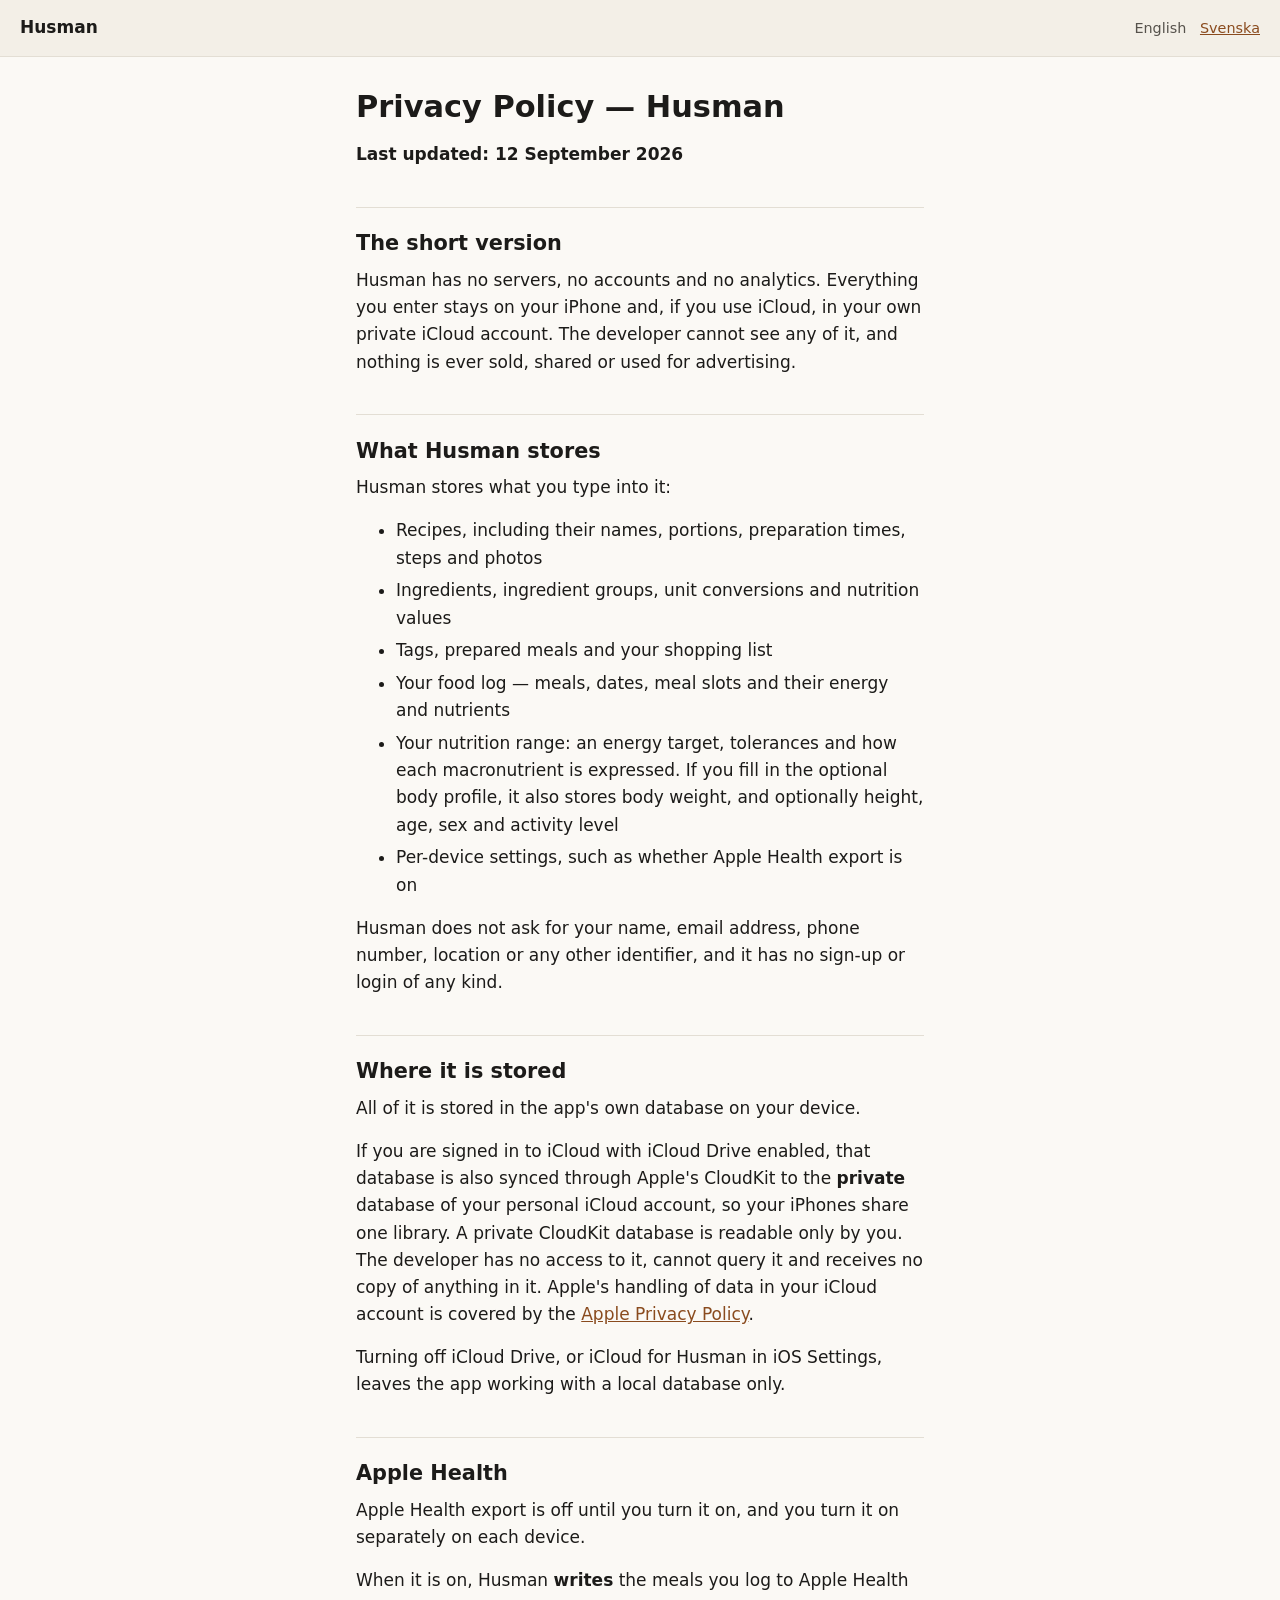
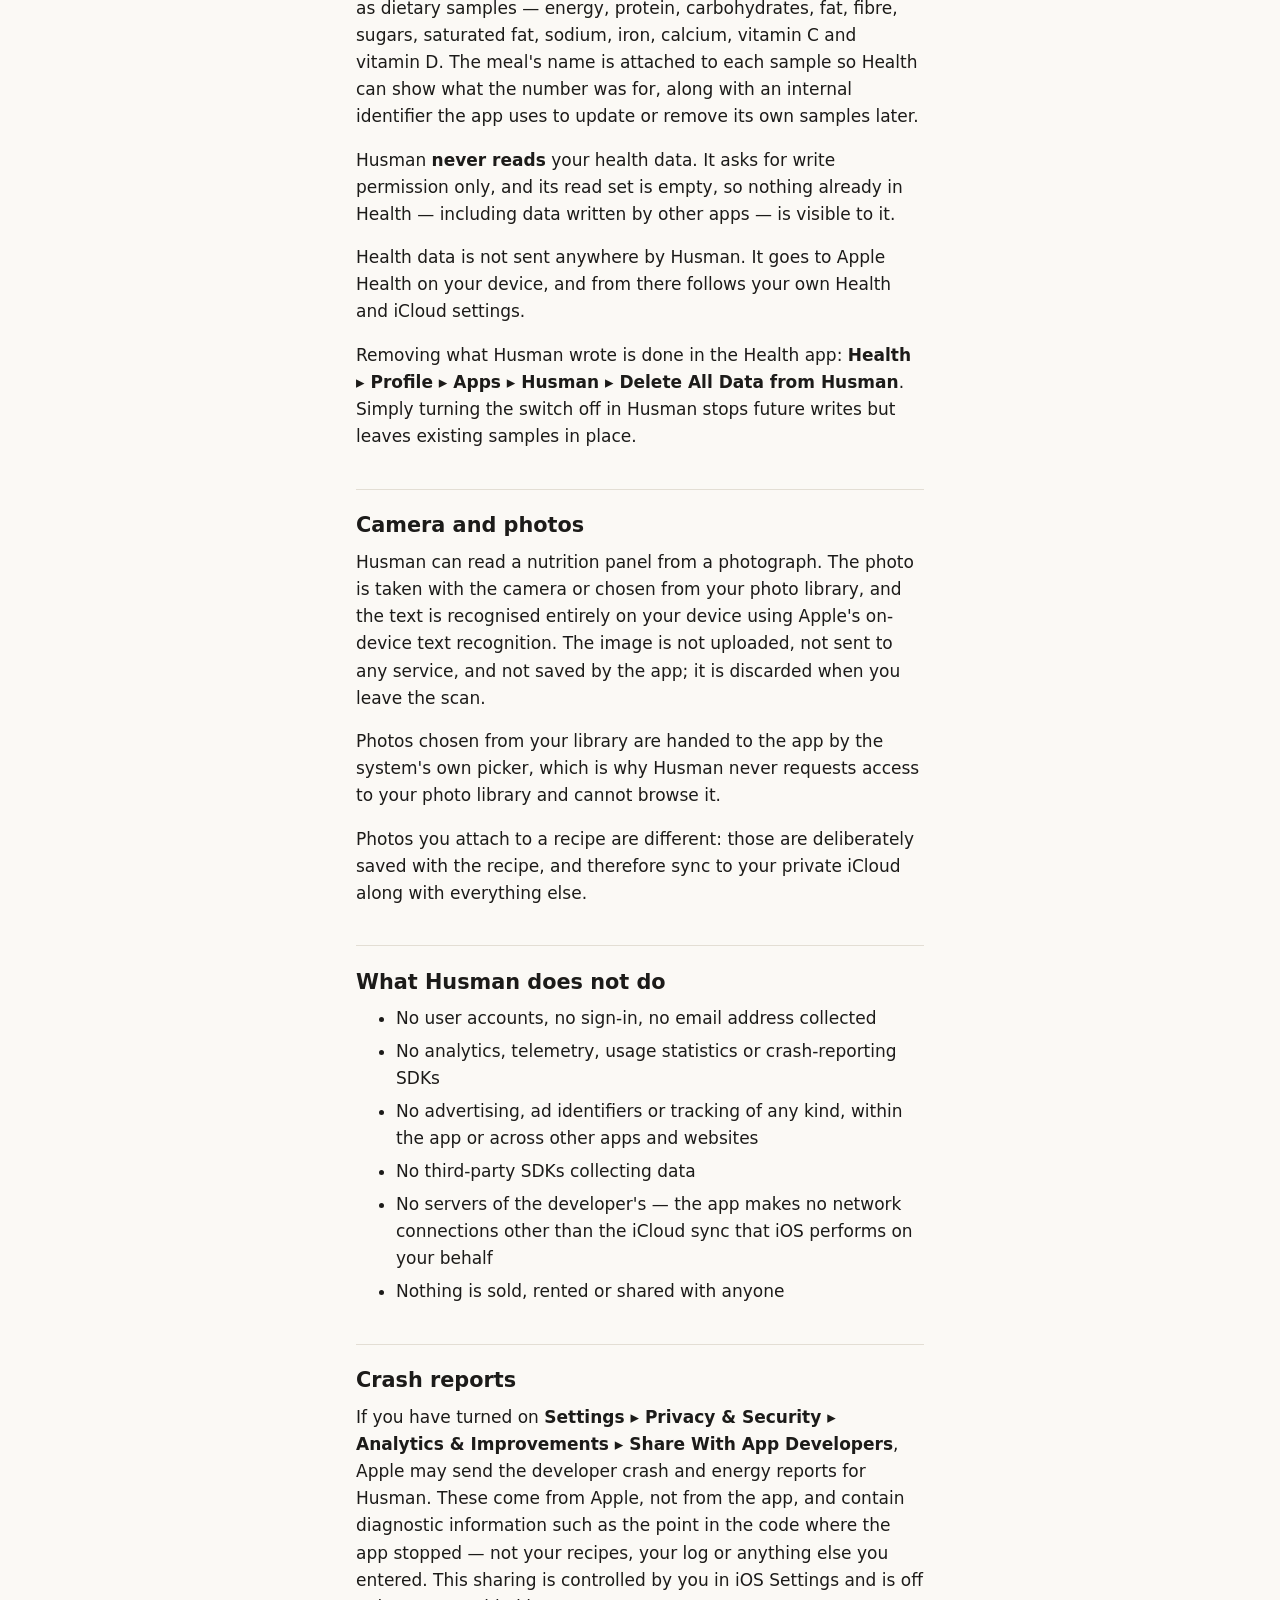
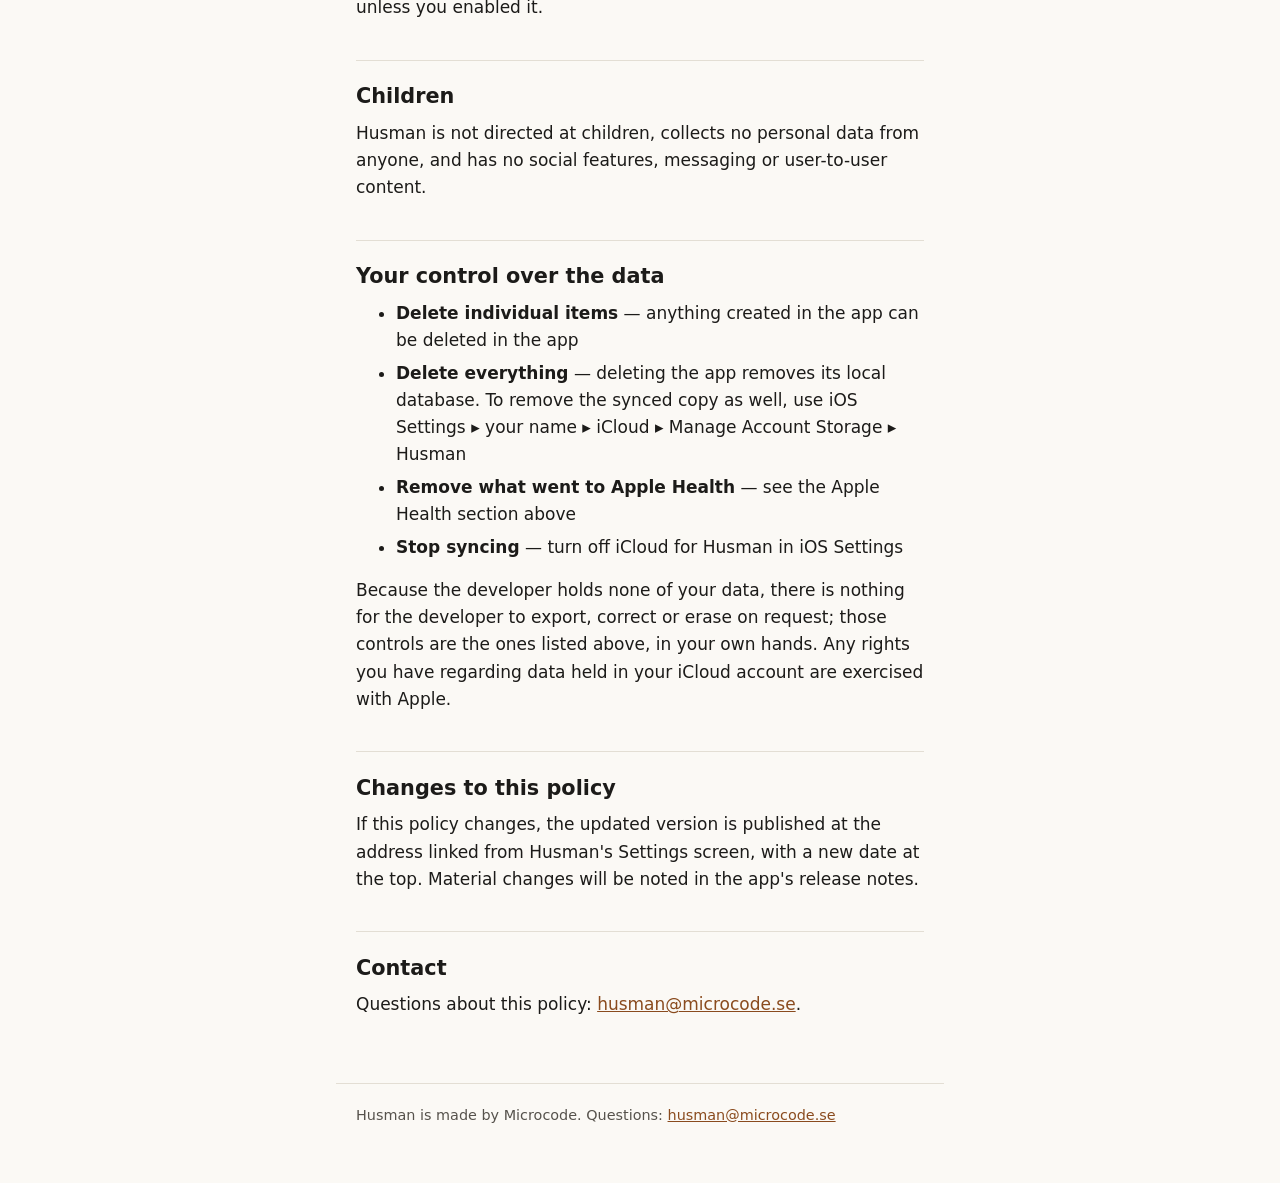
==== privacy/index.html @ d9d56436 "Publish site from microcode/husman@7ea2052ef748e9097bc0a16c43d0781ab900f81c" ====
<!DOCTYPE html>
<html lang="en">
  <head>
    <meta charset="utf-8">
    <meta name="viewport" content="width=device-width, initial-scale=1">
    <title>Privacy Policy — Husman</title>
    <meta name="description" content="How Husman handles your data: no servers, no accounts, no analytics.">
    <meta name="color-scheme" content="light dark">
    <link rel="canonical" href="https://husman.microcode.se/privacy/">
    <link rel="alternate" hreflang="en" href="https://husman.microcode.se/privacy/">
    <link rel="alternate" hreflang="x-default" href="https://husman.microcode.se/privacy/">
    <link rel="alternate" hreflang="sv" href="https://husman.microcode.se/sv/privacy/">
    <link rel="stylesheet" href="/assets/style.css">
  </head>
  <body>
    <header class="bar">
      <a class="home" href="/">Husman</a>
      <nav class="languages">
        <span class="current" lang="en">English</span>
        <a href="/sv/privacy/" lang="sv" hreflang="sv">Svenska</a>
      </nav>
    </header>
    <main>
<h1>Privacy Policy — Husman</h1>
<p><strong>Last updated: 12 September 2026</strong></p>
<h2 id="the-short-version">The short version</h2>
<p>Husman has no servers, no accounts and no analytics. Everything you enter stays on your iPhone and, if you use iCloud, in your own private iCloud account. The developer cannot see any of it, and nothing is ever sold, shared or used for advertising.</p>
<h2 id="what-husman-stores">What Husman stores</h2>
<p>Husman stores what you type into it:</p>
<ul>
<li>Recipes, including their names, portions, preparation times, steps and photos</li>
<li>Ingredients, ingredient groups, unit conversions and nutrition values</li>
<li>Tags, prepared meals and your shopping list</li>
<li>Your food log — meals, dates, meal slots and their energy and nutrients</li>
<li>Your nutrition range: an energy target, tolerances and how each macronutrient is expressed. If you fill in the optional body profile, it also stores body weight, and optionally height, age, sex and activity level</li>
<li>Per-device settings, such as whether Apple Health export is on</li>
</ul>
<p>Husman does not ask for your name, email address, phone number, location or any other identifier, and it has no sign-up or login of any kind.</p>
<h2 id="where-it-is-stored">Where it is stored</h2>
<p>All of it is stored in the app's own database on your device.</p>
<p>If you are signed in to iCloud with iCloud Drive enabled, that database is also synced through Apple's CloudKit to the <strong>private</strong> database of your personal iCloud account, so your iPhones share one library. A private CloudKit database is readable only by you. The developer has no access to it, cannot query it and receives no copy of anything in it. Apple's handling of data in your iCloud account is covered by the <a href="https://www.apple.com/legal/privacy/">Apple Privacy Policy</a>.</p>
<p>Turning off iCloud Drive, or iCloud for Husman in iOS Settings, leaves the app working with a local database only.</p>
<h2 id="apple-health">Apple Health</h2>
<p>Apple Health export is off until you turn it on, and you turn it on separately on each device.</p>
<p>When it is on, Husman <strong>writes</strong> the meals you log to Apple Health as dietary samples — energy, protein, carbohydrates, fat, fibre, sugars, saturated fat, sodium, iron, calcium, vitamin C and vitamin D. The meal's name is attached to each sample so Health can show what the number was for, along with an internal identifier the app uses to update or remove its own samples later.</p>
<p>Husman <strong>never reads</strong> your health data. It asks for write permission only, and its read set is empty, so nothing already in Health — including data written by other apps — is visible to it.</p>
<p>Health data is not sent anywhere by Husman. It goes to Apple Health on your device, and from there follows your own Health and iCloud settings.</p>
<p>Removing what Husman wrote is done in the Health app: <strong>Health ▸ Profile ▸ Apps ▸ Husman ▸ Delete All Data from Husman</strong>. Simply turning the switch off in Husman stops future writes but leaves existing samples in place.</p>
<h2 id="camera-and-photos">Camera and photos</h2>
<p>Husman can read a nutrition panel from a photograph. The photo is taken with the camera or chosen from your photo library, and the text is recognised entirely on your device using Apple's on-device text recognition. The image is not uploaded, not sent to any service, and not saved by the app; it is discarded when you leave the scan.</p>
<p>Photos chosen from your library are handed to the app by the system's own picker, which is why Husman never requests access to your photo library and cannot browse it.</p>
<p>Photos you attach to a recipe are different: those are deliberately saved with the recipe, and therefore sync to your private iCloud along with everything else.</p>
<h2 id="what-husman-does-not-do">What Husman does not do</h2>
<ul>
<li>No user accounts, no sign-in, no email address collected</li>
<li>No analytics, telemetry, usage statistics or crash-reporting SDKs</li>
<li>No advertising, ad identifiers or tracking of any kind, within the app or across other apps and websites</li>
<li>No third-party SDKs collecting data</li>
<li>No servers of the developer's — the app makes no network connections other than the iCloud sync that iOS performs on your behalf</li>
<li>Nothing is sold, rented or shared with anyone</li>
</ul>
<h2 id="crash-reports">Crash reports</h2>
<p>If you have turned on <strong>Settings ▸ Privacy &amp; Security ▸ Analytics &amp; Improvements ▸ Share With App Developers</strong>, Apple may send the developer crash and energy reports for Husman. These come from Apple, not from the app, and contain diagnostic information such as the point in the code where the app stopped — not your recipes, your log or anything else you entered. This sharing is controlled by you in iOS Settings and is off unless you enabled it.</p>
<h2 id="children">Children</h2>
<p>Husman is not directed at children, collects no personal data from anyone, and has no social features, messaging or user-to-user content.</p>
<h2 id="your-control-over-the-data">Your control over the data</h2>
<ul>
<li><strong>Delete individual items</strong> — anything created in the app can be deleted in the app</li>
<li><strong>Delete everything</strong> — deleting the app removes its local database. To remove the synced copy as well, use iOS Settings ▸ your name ▸ iCloud ▸ Manage Account Storage ▸ Husman</li>
<li><strong>Remove what went to Apple Health</strong> — see the Apple Health section above</li>
<li><strong>Stop syncing</strong> — turn off iCloud for Husman in iOS Settings</li>
</ul>
<p>Because the developer holds none of your data, there is nothing for the developer to export, correct or erase on request; those controls are the ones listed above, in your own hands. Any rights you have regarding data held in your iCloud account are exercised with Apple.</p>
<h2 id="changes-to-this-policy">Changes to this policy</h2>
<p>If this policy changes, the updated version is published at the address linked from Husman's Settings screen, with a new date at the top. Material changes will be noted in the app's release notes.</p>
<h2 id="contact">Contact</h2>
<p>Questions about this policy: <a href="mailto:husman@microcode.se">husman@microcode.se</a>.</p>
    </main>
    <footer>
      <p>Husman is made by Microcode. Questions: <a href="mailto:husman@microcode.se">husman@microcode.se</a></p>
    </footer>
  </body>
</html>
---- assets/style.css ----
/* One stylesheet for the whole public site. Light and dark come from the
   reader's own setting; nothing here depends on JavaScript. */

:root {
  --ink: #1c1b19;
  --ink-soft: #56524c;
  --paper: #fbf9f5;
  --rule: #e3ded4;
  --link: #8a4b1e;
  --bar: #f3efe7;
}

@media (prefers-color-scheme: dark) {
  :root {
    --ink: #ece8e1;
    --ink-soft: #a9a29a;
    --paper: #1a1917;
    --rule: #33302c;
    --link: #e0a06a;
    --bar: #222120;
  }
}

* {
  box-sizing: border-box;
}

html {
  -webkit-text-size-adjust: 100%;
}

body {
  margin: 0;
  background: var(--paper);
  color: var(--ink);
  font: 17px/1.6 -apple-system, BlinkMacSystemFont, "Segoe UI", system-ui, sans-serif;
}

.bar {
  display: flex;
  flex-wrap: wrap;
  gap: 0.5rem 1rem;
  align-items: baseline;
  justify-content: space-between;
  padding: 0.9rem 1.25rem;
  background: var(--bar);
  border-bottom: 1px solid var(--rule);
}

.home {
  font-weight: 600;
  color: var(--ink);
  text-decoration: none;
}

.languages {
  display: flex;
  gap: 0.85rem;
  font-size: 0.9rem;
}

.languages .current {
  color: var(--ink-soft);
}

main {
  max-width: 38rem;
  margin: 0 auto;
  padding: 2rem 1.25rem 3rem;
}

h1 {
  font-size: 1.9rem;
  line-height: 1.2;
  margin: 0 0 1rem;
}

h2 {
  font-size: 1.3rem;
  line-height: 1.3;
  margin: 2.4rem 0 0.6rem;
  padding-top: 1.4rem;
  border-top: 1px solid var(--rule);
}

h3 {
  font-size: 1.1rem;
  margin: 1.8rem 0 0.5rem;
}

p,
ul {
  margin: 0 0 1rem;
}

li {
  margin-bottom: 0.35rem;
}

.tagline {
  color: var(--ink-soft);
}

a {
  color: var(--link);
}

a:hover {
  text-decoration: none;
}

strong {
  font-weight: 600;
}

footer {
  max-width: 38rem;
  margin: 0 auto;
  padding: 1.25rem 1.25rem 2.5rem;
  border-top: 1px solid var(--rule);
  color: var(--ink-soft);
  font-size: 0.9rem;
}

@media (max-width: 26rem) {
  body {
    font-size: 16px;
  }

  main {
    padding: 1.5rem 1rem 2.5rem;
  }
}
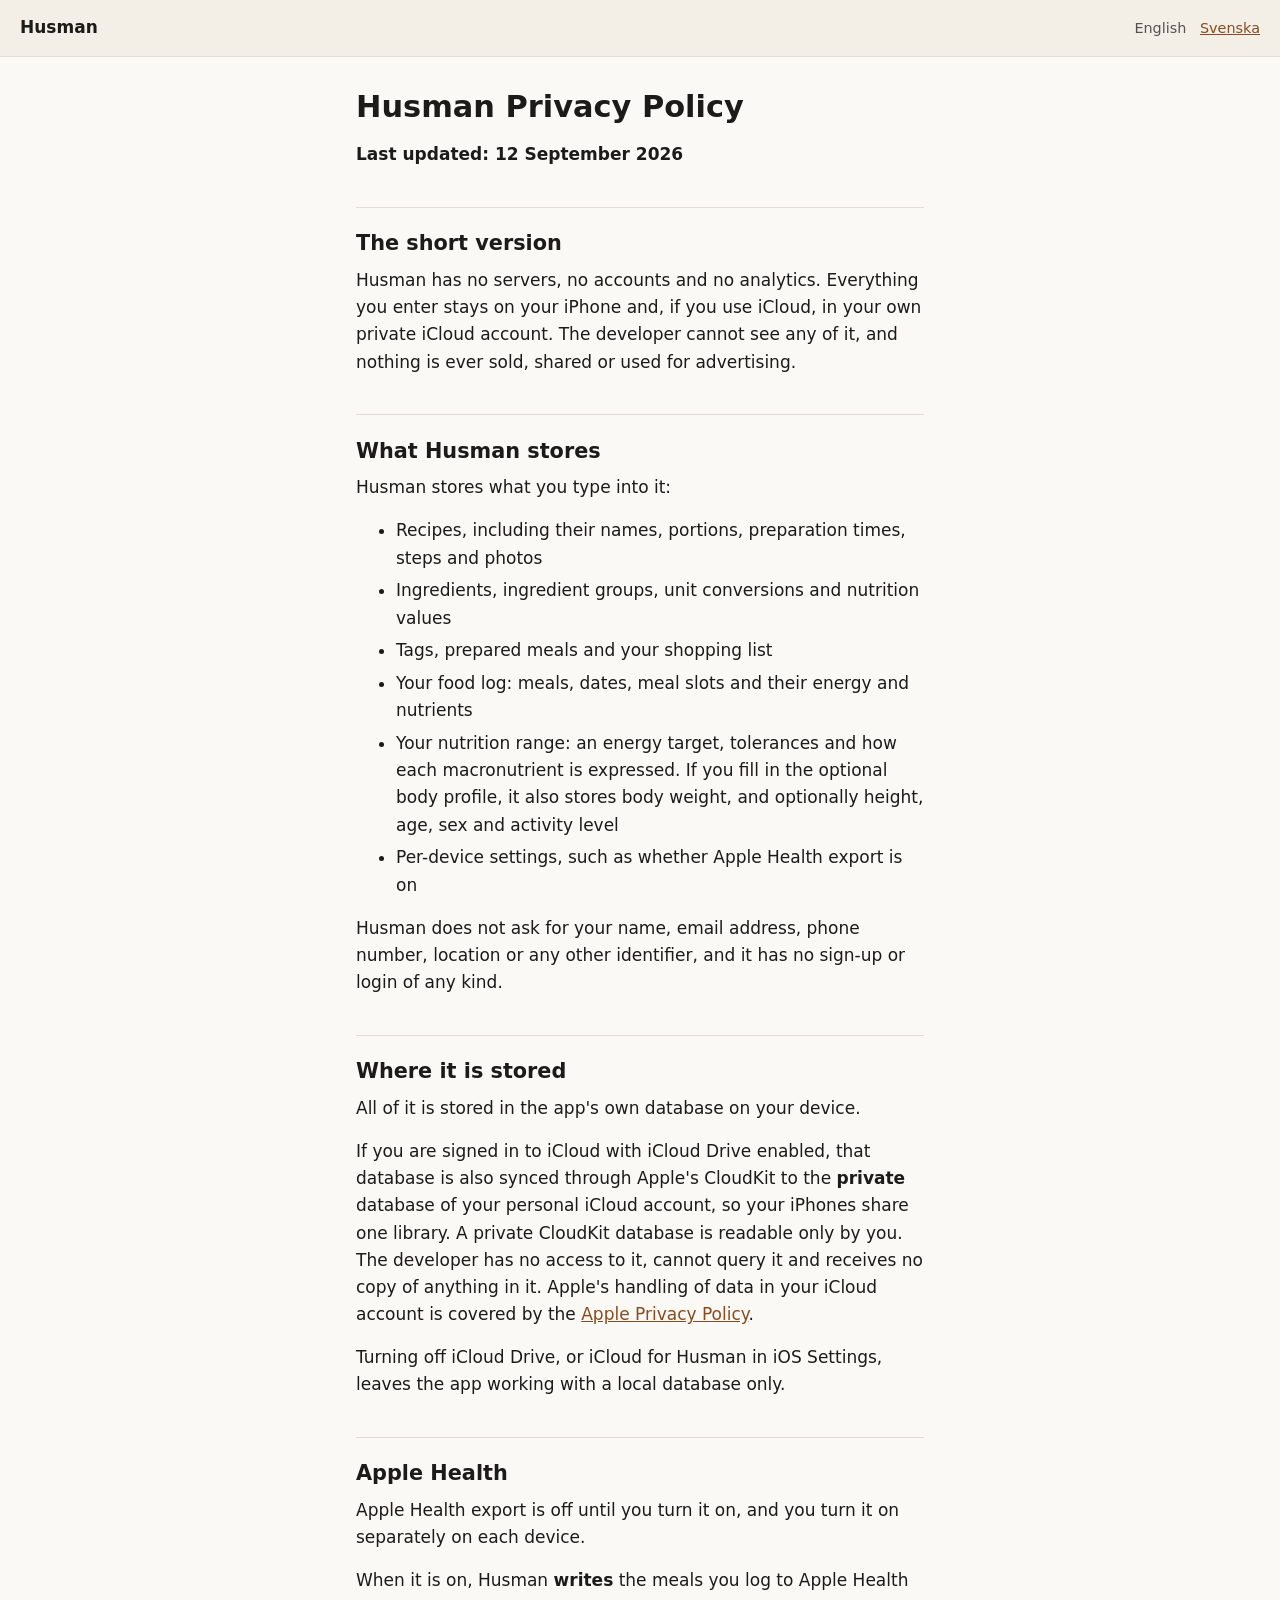
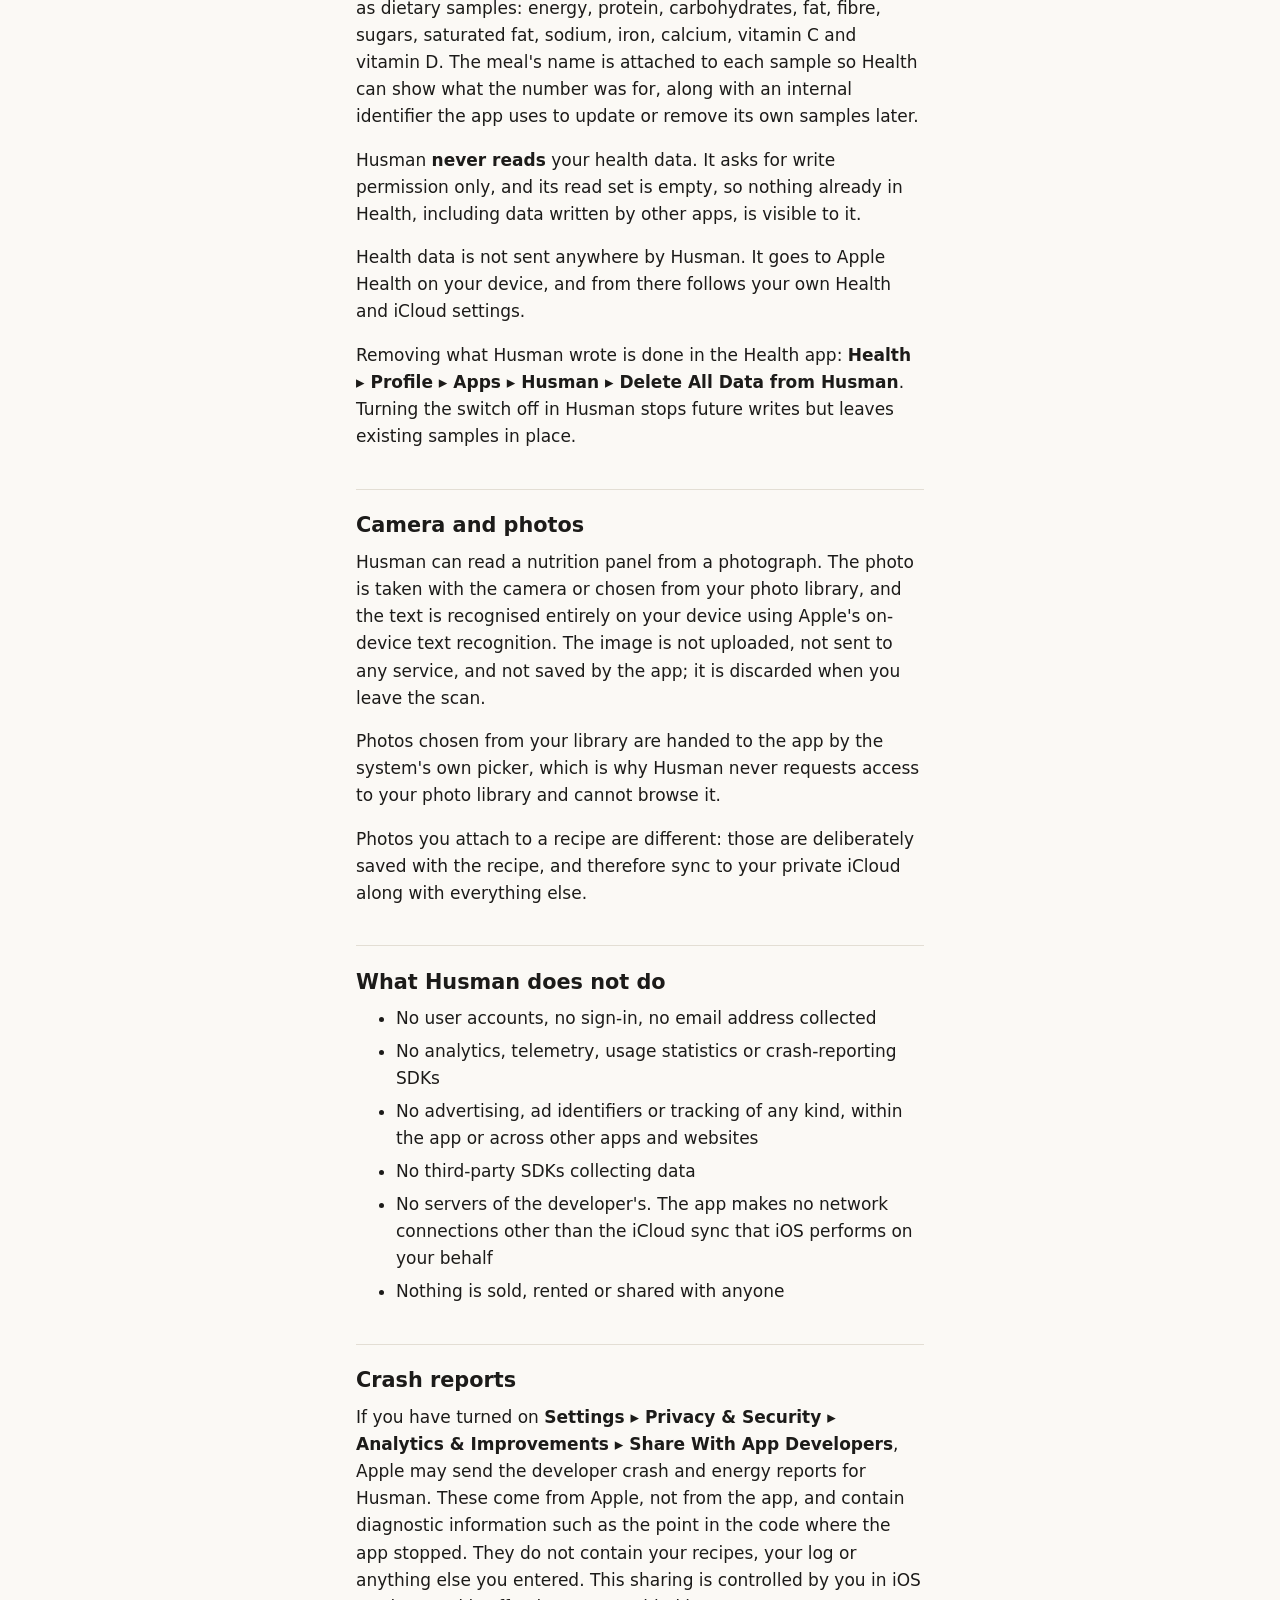
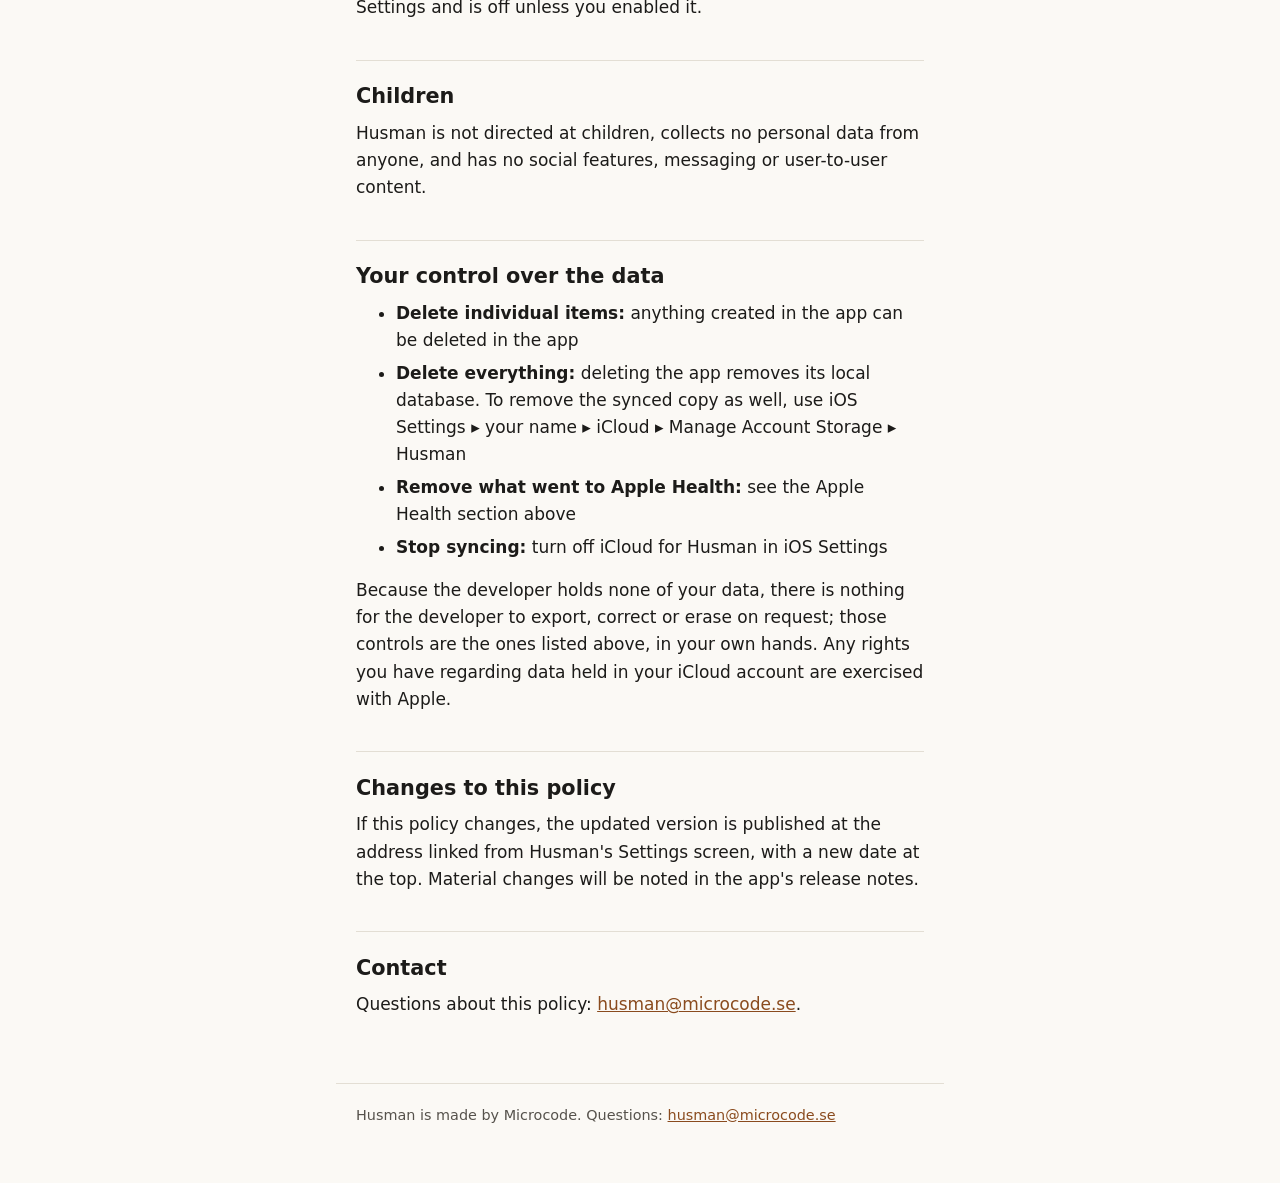
==== commit 3a11d17b: "Publish site from microcode/husman@ba0118ca1f0c5850ff0c94d6dec7a3c6369d309e" ====
--- a/privacy/index.html
+++ b/privacy/index.html
@@ -3,7 +3,7 @@
   <head>
     <meta charset="utf-8">
     <meta name="viewport" content="width=device-width, initial-scale=1">
-    <title>Privacy Policy — Husman</title>
+    <title>Privacy Policy | Husman</title>
     <meta name="description" content="How Husman handles your data: no servers, no accounts, no analytics.">
     <meta name="color-scheme" content="light dark">
     <link rel="canonical" href="https://husman.microcode.se/privacy/">
@@ -21,7 +21,7 @@
       </nav>
     </header>
     <main>
-<h1>Privacy Policy — Husman</h1>
+<h1>Husman Privacy Policy</h1>
 <p><strong>Last updated: 12 September 2026</strong></p>
 <h2 id="the-short-version">The short version</h2>
 <p>Husman has no servers, no accounts and no analytics. Everything you enter stays on your iPhone and, if you use iCloud, in your own private iCloud account. The developer cannot see any of it, and nothing is ever sold, shared or used for advertising.</p>
@@ -31,7 +31,7 @@
 <li>Recipes, including their names, portions, preparation times, steps and photos</li>
 <li>Ingredients, ingredient groups, unit conversions and nutrition values</li>
 <li>Tags, prepared meals and your shopping list</li>
-<li>Your food log — meals, dates, meal slots and their energy and nutrients</li>
+<li>Your food log: meals, dates, meal slots and their energy and nutrients</li>
 <li>Your nutrition range: an energy target, tolerances and how each macronutrient is expressed. If you fill in the optional body profile, it also stores body weight, and optionally height, age, sex and activity level</li>
 <li>Per-device settings, such as whether Apple Health export is on</li>
 </ul>
@@ -42,10 +42,10 @@
 <p>Turning off iCloud Drive, or iCloud for Husman in iOS Settings, leaves the app working with a local database only.</p>
 <h2 id="apple-health">Apple Health</h2>
 <p>Apple Health export is off until you turn it on, and you turn it on separately on each device.</p>
-<p>When it is on, Husman <strong>writes</strong> the meals you log to Apple Health as dietary samples — energy, protein, carbohydrates, fat, fibre, sugars, saturated fat, sodium, iron, calcium, vitamin C and vitamin D. The meal's name is attached to each sample so Health can show what the number was for, along with an internal identifier the app uses to update or remove its own samples later.</p>
-<p>Husman <strong>never reads</strong> your health data. It asks for write permission only, and its read set is empty, so nothing already in Health — including data written by other apps — is visible to it.</p>
+<p>When it is on, Husman <strong>writes</strong> the meals you log to Apple Health as dietary samples: energy, protein, carbohydrates, fat, fibre, sugars, saturated fat, sodium, iron, calcium, vitamin C and vitamin D. The meal's name is attached to each sample so Health can show what the number was for, along with an internal identifier the app uses to update or remove its own samples later.</p>
+<p>Husman <strong>never reads</strong> your health data. It asks for write permission only, and its read set is empty, so nothing already in Health, including data written by other apps, is visible to it.</p>
 <p>Health data is not sent anywhere by Husman. It goes to Apple Health on your device, and from there follows your own Health and iCloud settings.</p>
-<p>Removing what Husman wrote is done in the Health app: <strong>Health ▸ Profile ▸ Apps ▸ Husman ▸ Delete All Data from Husman</strong>. Simply turning the switch off in Husman stops future writes but leaves existing samples in place.</p>
+<p>Removing what Husman wrote is done in the Health app: <strong>Health ▸ Profile ▸ Apps ▸ Husman ▸ Delete All Data from Husman</strong>. Turning the switch off in Husman stops future writes but leaves existing samples in place.</p>
 <h2 id="camera-and-photos">Camera and photos</h2>
 <p>Husman can read a nutrition panel from a photograph. The photo is taken with the camera or chosen from your photo library, and the text is recognised entirely on your device using Apple's on-device text recognition. The image is not uploaded, not sent to any service, and not saved by the app; it is discarded when you leave the scan.</p>
 <p>Photos chosen from your library are handed to the app by the system's own picker, which is why Husman never requests access to your photo library and cannot browse it.</p>
@@ -56,19 +56,19 @@
 <li>No analytics, telemetry, usage statistics or crash-reporting SDKs</li>
 <li>No advertising, ad identifiers or tracking of any kind, within the app or across other apps and websites</li>
 <li>No third-party SDKs collecting data</li>
-<li>No servers of the developer's — the app makes no network connections other than the iCloud sync that iOS performs on your behalf</li>
+<li>No servers of the developer's. The app makes no network connections other than the iCloud sync that iOS performs on your behalf</li>
 <li>Nothing is sold, rented or shared with anyone</li>
 </ul>
 <h2 id="crash-reports">Crash reports</h2>
-<p>If you have turned on <strong>Settings ▸ Privacy &amp; Security ▸ Analytics &amp; Improvements ▸ Share With App Developers</strong>, Apple may send the developer crash and energy reports for Husman. These come from Apple, not from the app, and contain diagnostic information such as the point in the code where the app stopped — not your recipes, your log or anything else you entered. This sharing is controlled by you in iOS Settings and is off unless you enabled it.</p>
+<p>If you have turned on <strong>Settings ▸ Privacy &amp; Security ▸ Analytics &amp; Improvements ▸ Share With App Developers</strong>, Apple may send the developer crash and energy reports for Husman. These come from Apple, not from the app, and contain diagnostic information such as the point in the code where the app stopped. They do not contain your recipes, your log or anything else you entered. This sharing is controlled by you in iOS Settings and is off unless you enabled it.</p>
 <h2 id="children">Children</h2>
 <p>Husman is not directed at children, collects no personal data from anyone, and has no social features, messaging or user-to-user content.</p>
 <h2 id="your-control-over-the-data">Your control over the data</h2>
 <ul>
-<li><strong>Delete individual items</strong> — anything created in the app can be deleted in the app</li>
-<li><strong>Delete everything</strong> — deleting the app removes its local database. To remove the synced copy as well, use iOS Settings ▸ your name ▸ iCloud ▸ Manage Account Storage ▸ Husman</li>
-<li><strong>Remove what went to Apple Health</strong> — see the Apple Health section above</li>
-<li><strong>Stop syncing</strong> — turn off iCloud for Husman in iOS Settings</li>
+<li><strong>Delete individual items:</strong> anything created in the app can be deleted in the app</li>
+<li><strong>Delete everything:</strong> deleting the app removes its local database. To remove the synced copy as well, use iOS Settings ▸ your name ▸ iCloud ▸ Manage Account Storage ▸ Husman</li>
+<li><strong>Remove what went to Apple Health:</strong> see the Apple Health section above</li>
+<li><strong>Stop syncing:</strong> turn off iCloud for Husman in iOS Settings</li>
 </ul>
 <p>Because the developer holds none of your data, there is nothing for the developer to export, correct or erase on request; those controls are the ones listed above, in your own hands. Any rights you have regarding data held in your iCloud account are exercised with Apple.</p>
 <h2 id="changes-to-this-policy">Changes to this policy</h2>
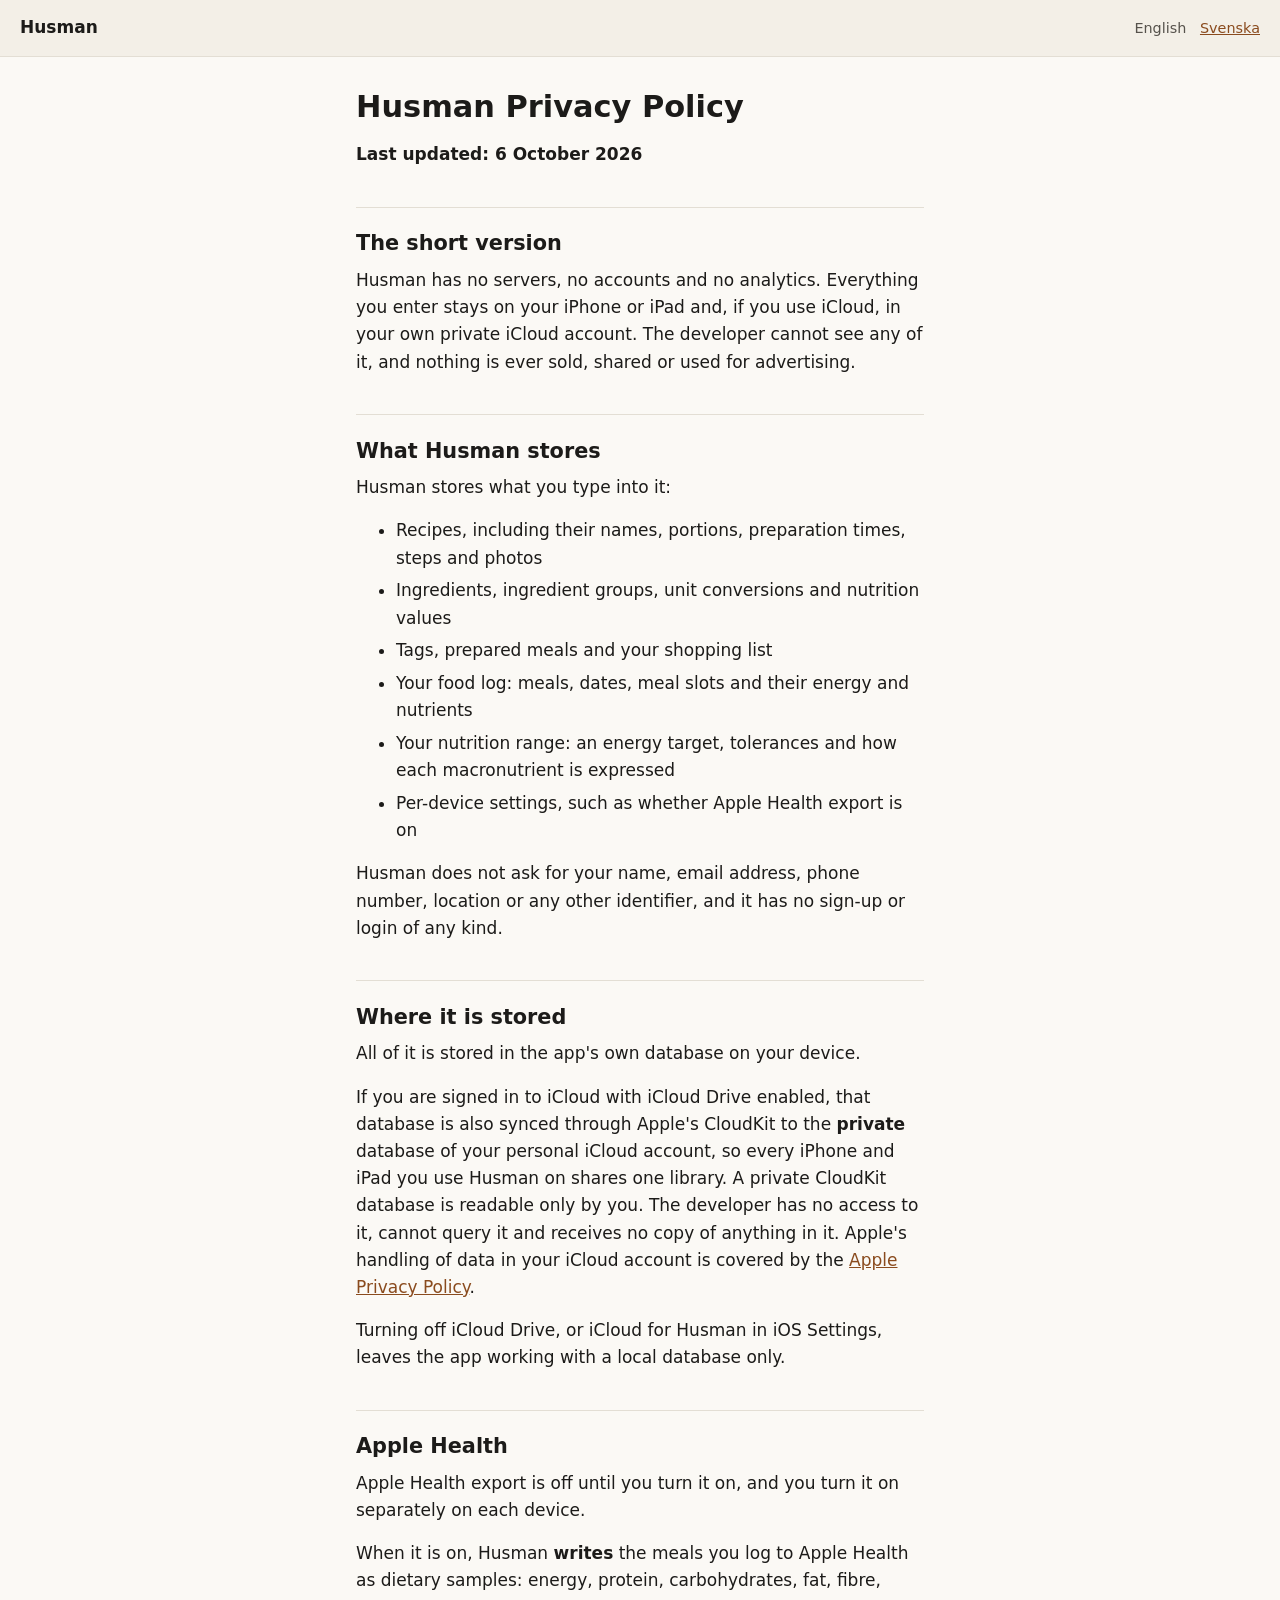
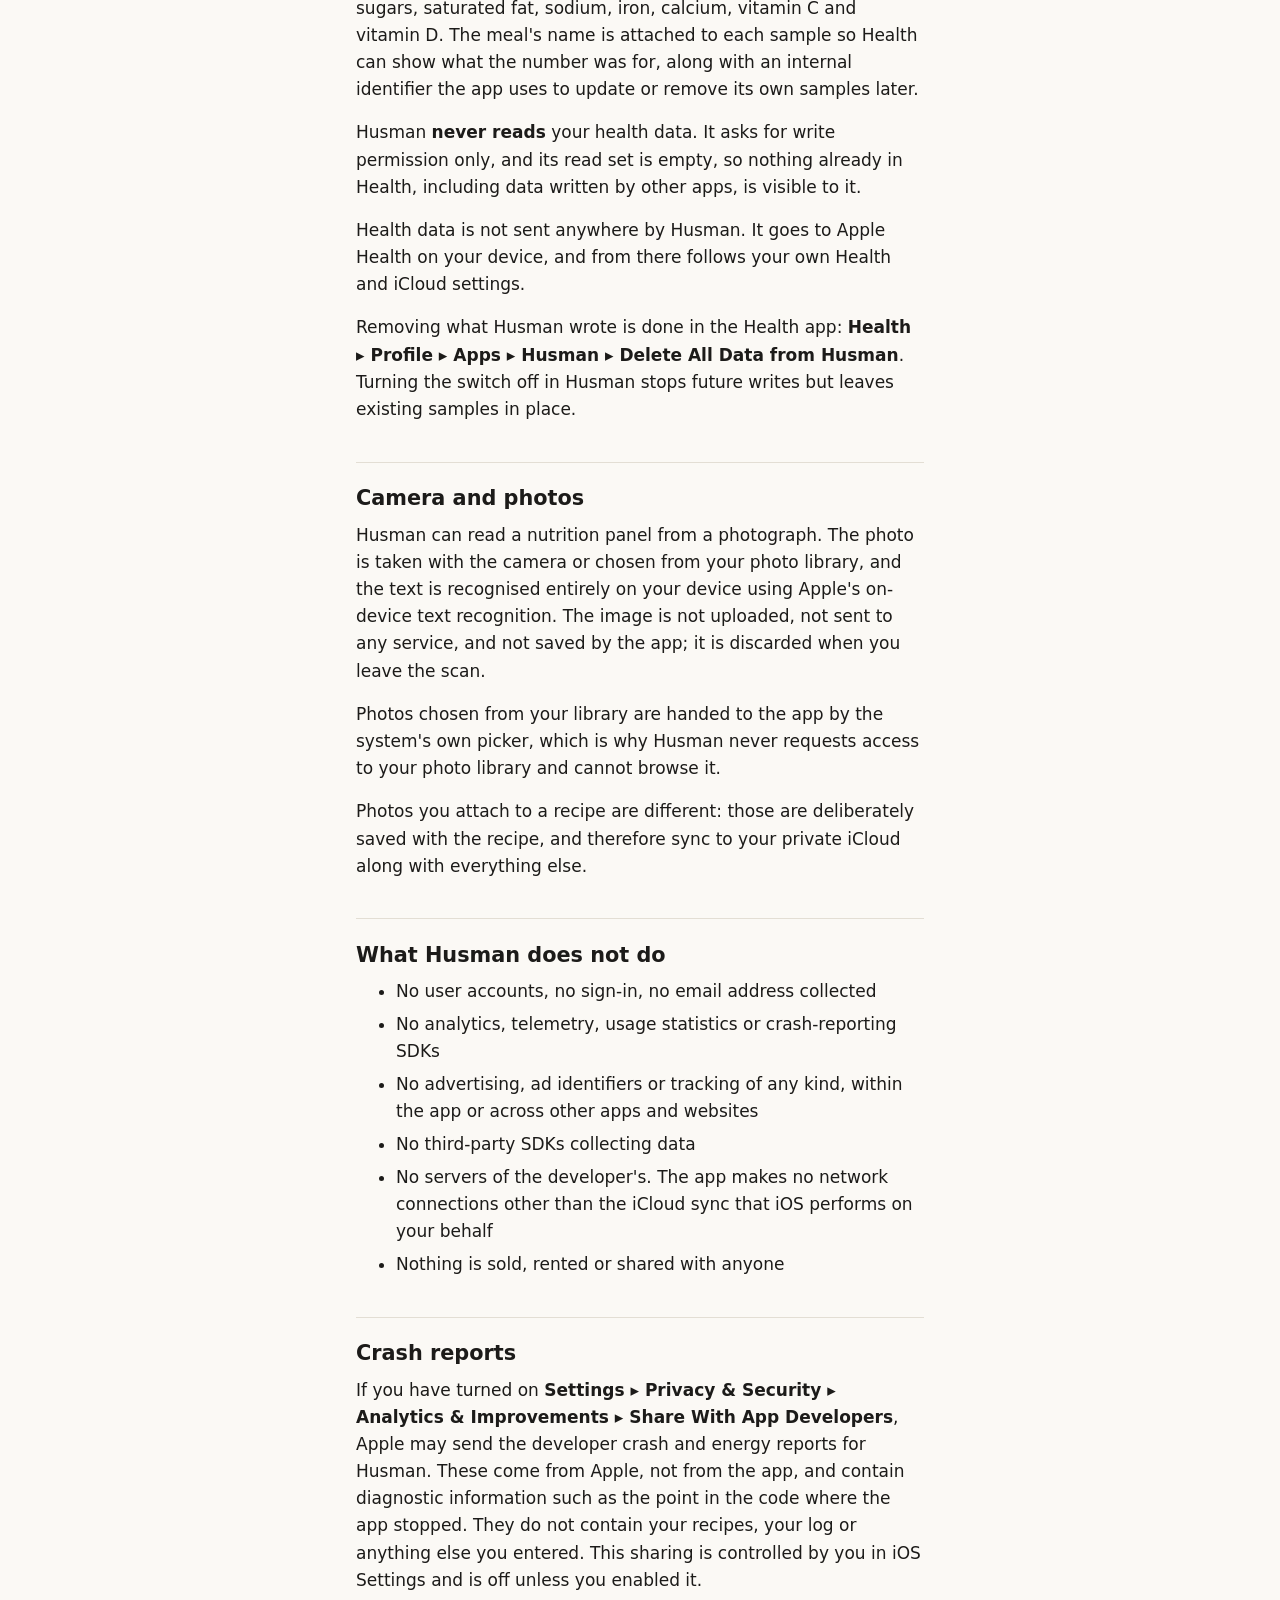
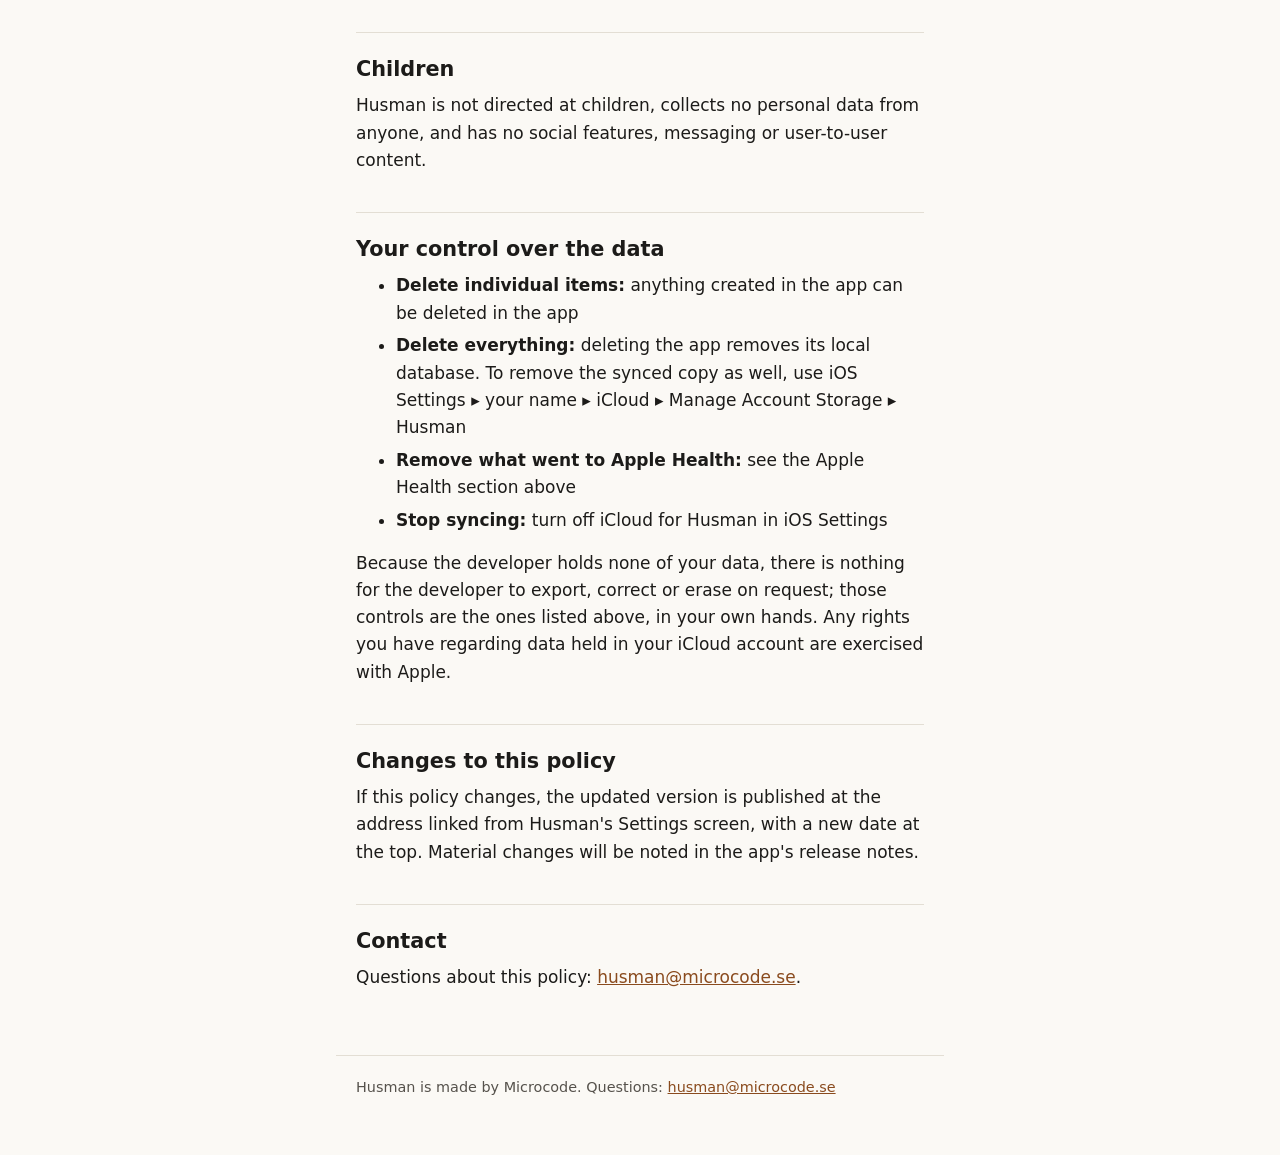
==== commit c5e22daf: "Publish site from microcode/husman@1439dddccc08a343be999fb371cdfa740a80b18e" ====
--- a/privacy/index.html
+++ b/privacy/index.html
@@ -22,9 +22,9 @@
     </header>
     <main>
 <h1>Husman Privacy Policy</h1>
-<p><strong>Last updated: 12 September 2026</strong></p>
+<p><strong>Last updated: 6 October 2026</strong></p>
 <h2 id="the-short-version">The short version</h2>
-<p>Husman has no servers, no accounts and no analytics. Everything you enter stays on your iPhone and, if you use iCloud, in your own private iCloud account. The developer cannot see any of it, and nothing is ever sold, shared or used for advertising.</p>
+<p>Husman has no servers, no accounts and no analytics. Everything you enter stays on your iPhone or iPad and, if you use iCloud, in your own private iCloud account. The developer cannot see any of it, and nothing is ever sold, shared or used for advertising.</p>
 <h2 id="what-husman-stores">What Husman stores</h2>
 <p>Husman stores what you type into it:</p>
 <ul>
@@ -32,13 +32,13 @@
 <li>Ingredients, ingredient groups, unit conversions and nutrition values</li>
 <li>Tags, prepared meals and your shopping list</li>
 <li>Your food log: meals, dates, meal slots and their energy and nutrients</li>
-<li>Your nutrition range: an energy target, tolerances and how each macronutrient is expressed. If you fill in the optional body profile, it also stores body weight, and optionally height, age, sex and activity level</li>
+<li>Your nutrition range: an energy target, tolerances and how each macronutrient is expressed</li>
 <li>Per-device settings, such as whether Apple Health export is on</li>
 </ul>
 <p>Husman does not ask for your name, email address, phone number, location or any other identifier, and it has no sign-up or login of any kind.</p>
 <h2 id="where-it-is-stored">Where it is stored</h2>
 <p>All of it is stored in the app's own database on your device.</p>
-<p>If you are signed in to iCloud with iCloud Drive enabled, that database is also synced through Apple's CloudKit to the <strong>private</strong> database of your personal iCloud account, so your iPhones share one library. A private CloudKit database is readable only by you. The developer has no access to it, cannot query it and receives no copy of anything in it. Apple's handling of data in your iCloud account is covered by the <a href="https://www.apple.com/legal/privacy/">Apple Privacy Policy</a>.</p>
+<p>If you are signed in to iCloud with iCloud Drive enabled, that database is also synced through Apple's CloudKit to the <strong>private</strong> database of your personal iCloud account, so every iPhone and iPad you use Husman on shares one library. A private CloudKit database is readable only by you. The developer has no access to it, cannot query it and receives no copy of anything in it. Apple's handling of data in your iCloud account is covered by the <a href="https://www.apple.com/legal/privacy/">Apple Privacy Policy</a>.</p>
 <p>Turning off iCloud Drive, or iCloud for Husman in iOS Settings, leaves the app working with a local database only.</p>
 <h2 id="apple-health">Apple Health</h2>
 <p>Apple Health export is off until you turn it on, and you turn it on separately on each device.</p>
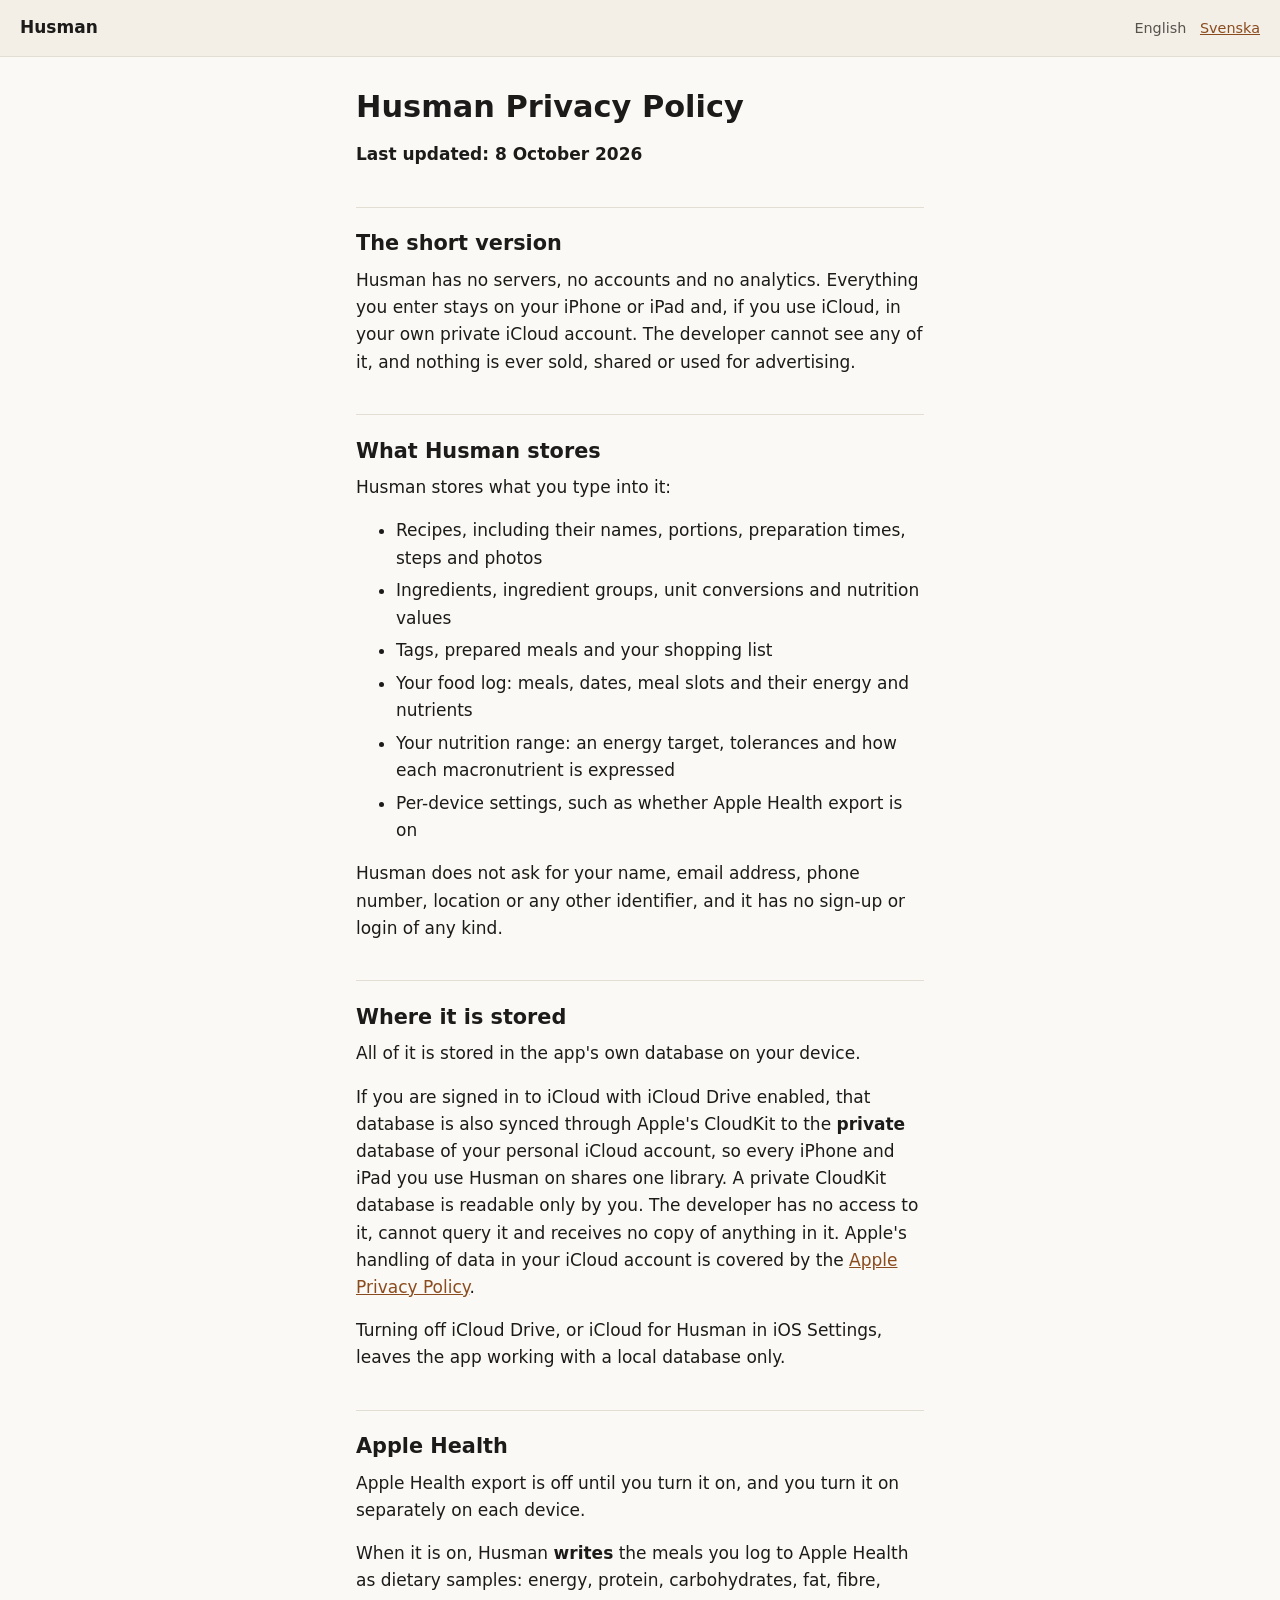
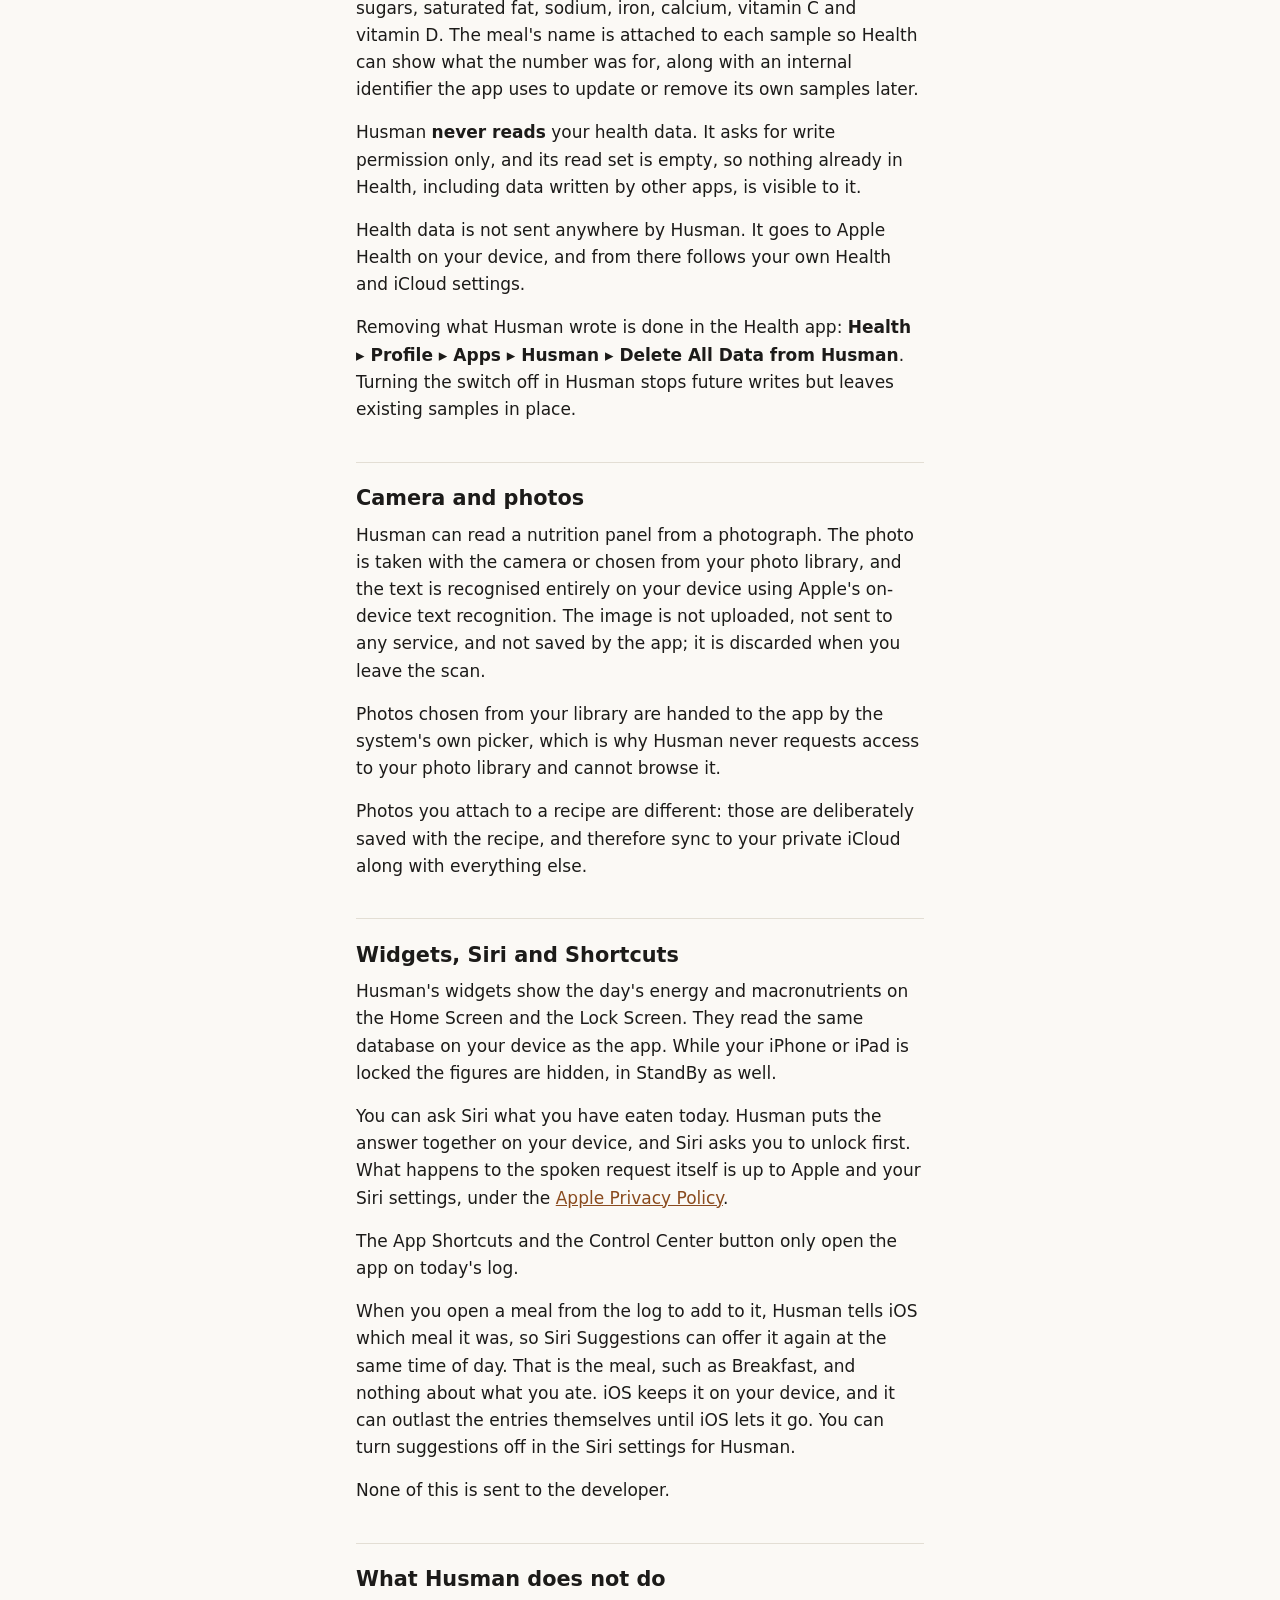
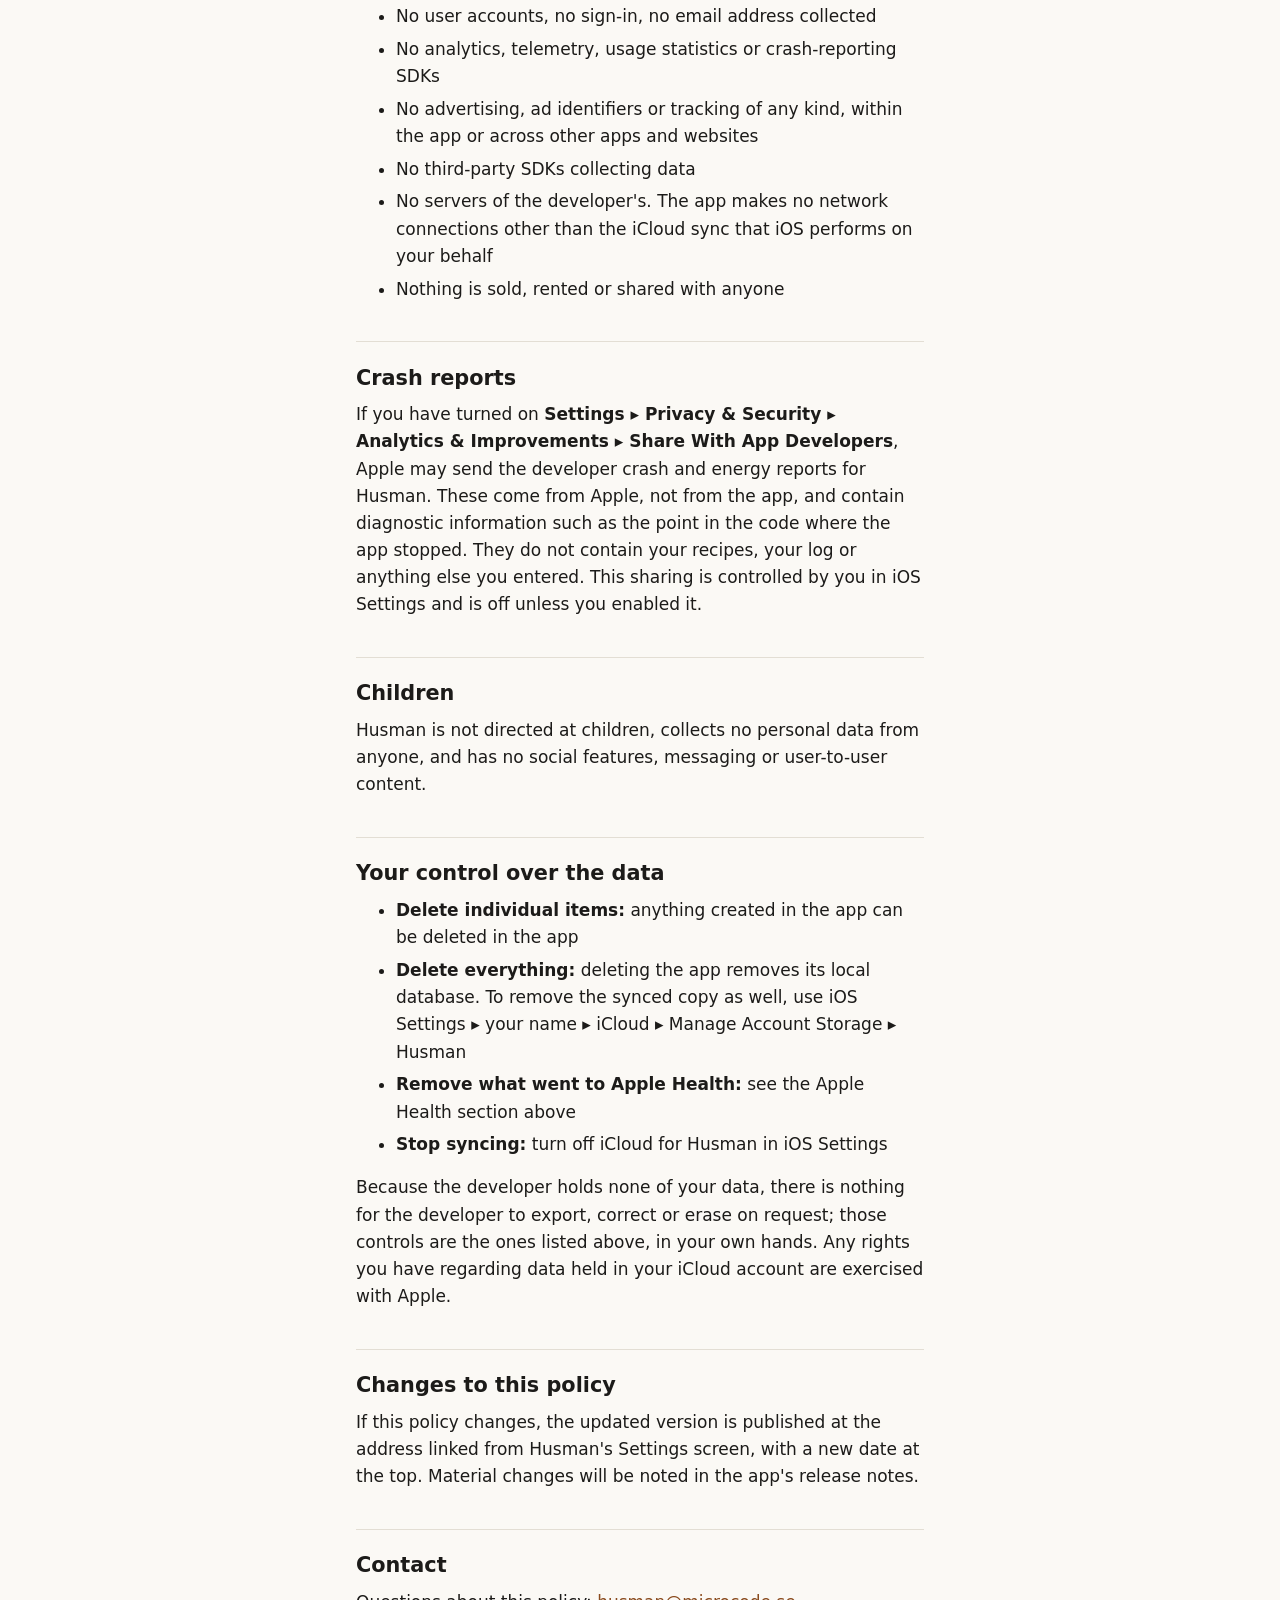
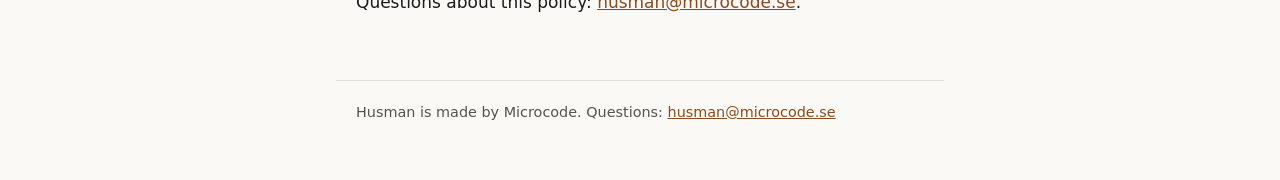
==== commit 626d7810: "Publish site from microcode/husman@cc57838da9f9f1cad652d8f02f4877ceba988cd8" ====
--- a/privacy/index.html
+++ b/privacy/index.html
@@ -22,7 +22,7 @@
     </header>
     <main>
 <h1>Husman Privacy Policy</h1>
-<p><strong>Last updated: 6 October 2026</strong></p>
+<p><strong>Last updated: 8 October 2026</strong></p>
 <h2 id="the-short-version">The short version</h2>
 <p>Husman has no servers, no accounts and no analytics. Everything you enter stays on your iPhone or iPad and, if you use iCloud, in your own private iCloud account. The developer cannot see any of it, and nothing is ever sold, shared or used for advertising.</p>
 <h2 id="what-husman-stores">What Husman stores</h2>
@@ -50,6 +50,12 @@
 <p>Husman can read a nutrition panel from a photograph. The photo is taken with the camera or chosen from your photo library, and the text is recognised entirely on your device using Apple's on-device text recognition. The image is not uploaded, not sent to any service, and not saved by the app; it is discarded when you leave the scan.</p>
 <p>Photos chosen from your library are handed to the app by the system's own picker, which is why Husman never requests access to your photo library and cannot browse it.</p>
 <p>Photos you attach to a recipe are different: those are deliberately saved with the recipe, and therefore sync to your private iCloud along with everything else.</p>
+<h2 id="widgets-siri-and-shortcuts">Widgets, Siri and Shortcuts</h2>
+<p>Husman's widgets show the day's energy and macronutrients on the Home Screen and the Lock Screen. They read the same database on your device as the app. While your iPhone or iPad is locked the figures are hidden, in StandBy as well.</p>
+<p>You can ask Siri what you have eaten today. Husman puts the answer together on your device, and Siri asks you to unlock first. What happens to the spoken request itself is up to Apple and your Siri settings, under the <a href="https://www.apple.com/legal/privacy/">Apple Privacy Policy</a>.</p>
+<p>The App Shortcuts and the Control Center button only open the app on today's log.</p>
+<p>When you open a meal from the log to add to it, Husman tells iOS which meal it was, so Siri Suggestions can offer it again at the same time of day. That is the meal, such as Breakfast, and nothing about what you ate. iOS keeps it on your device, and it can outlast the entries themselves until iOS lets it go. You can turn suggestions off in the Siri settings for Husman.</p>
+<p>None of this is sent to the developer.</p>
 <h2 id="what-husman-does-not-do">What Husman does not do</h2>
 <ul>
 <li>No user accounts, no sign-in, no email address collected</li>
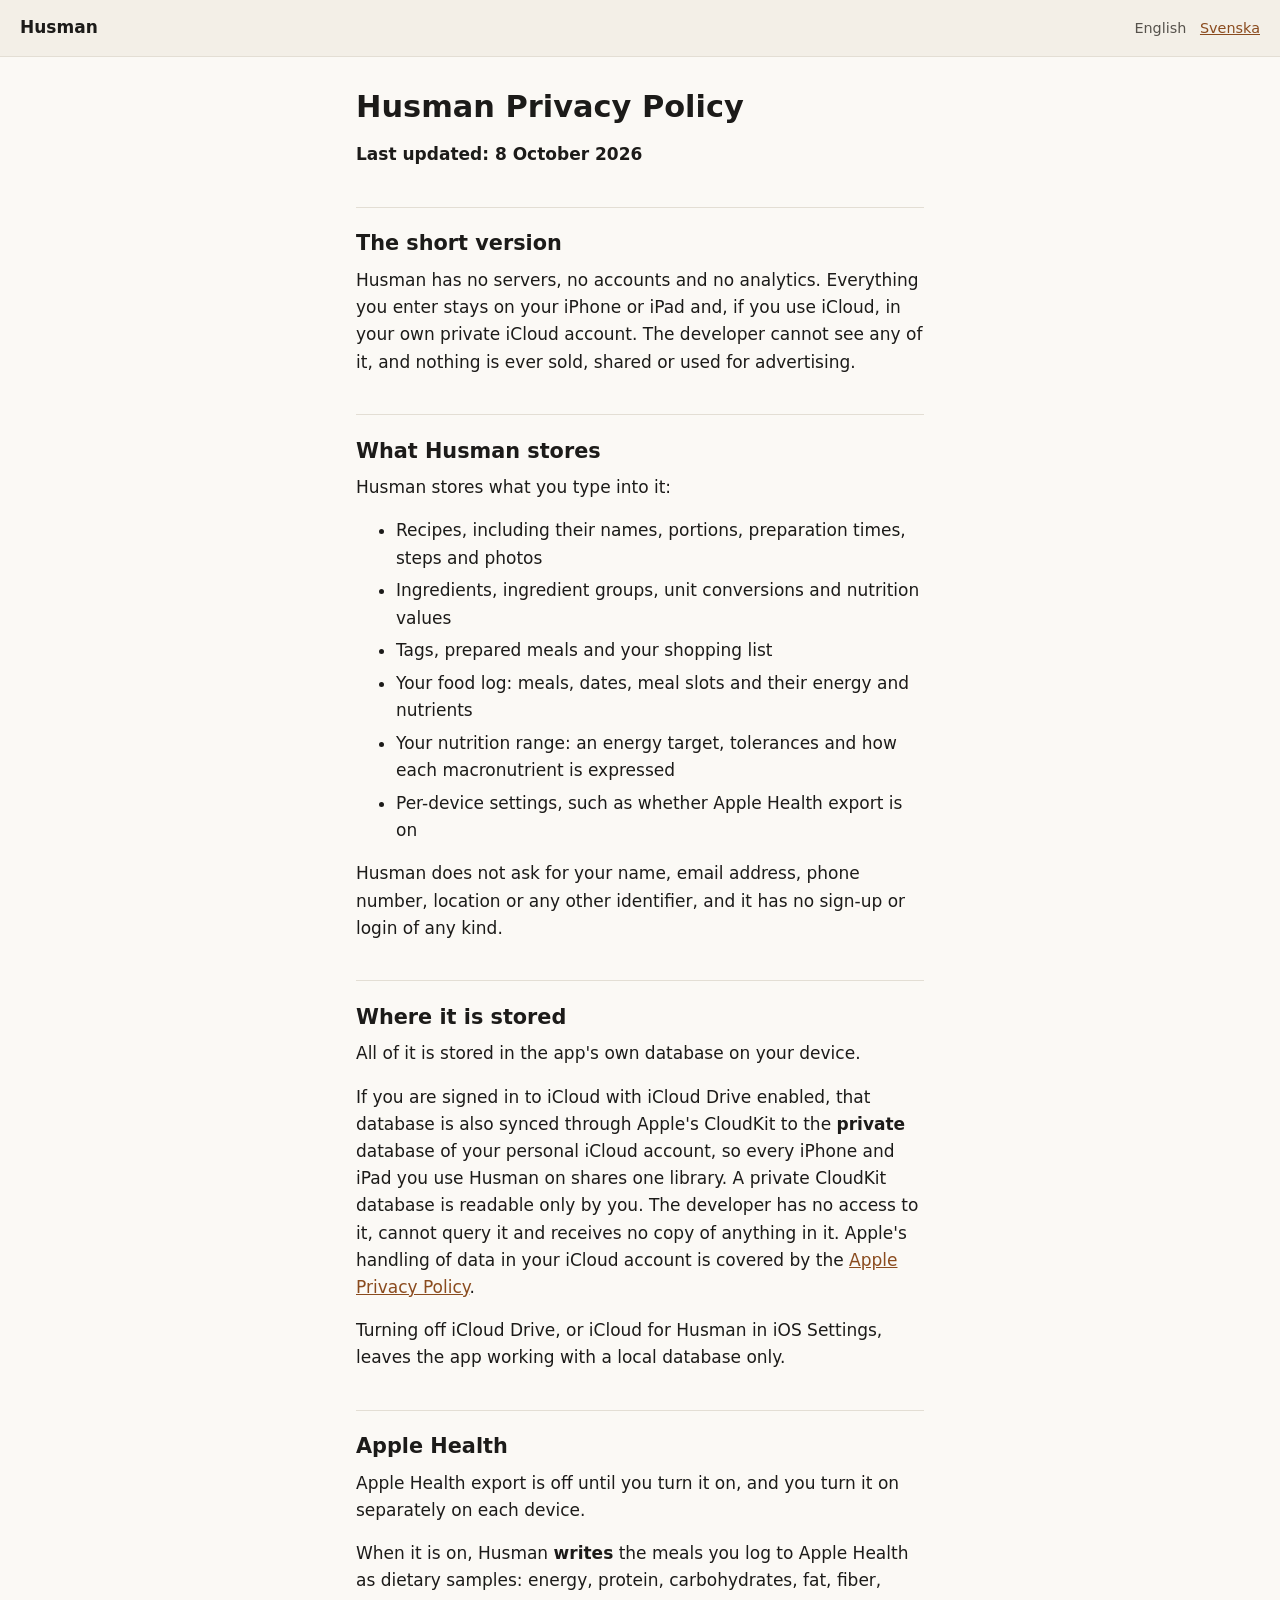
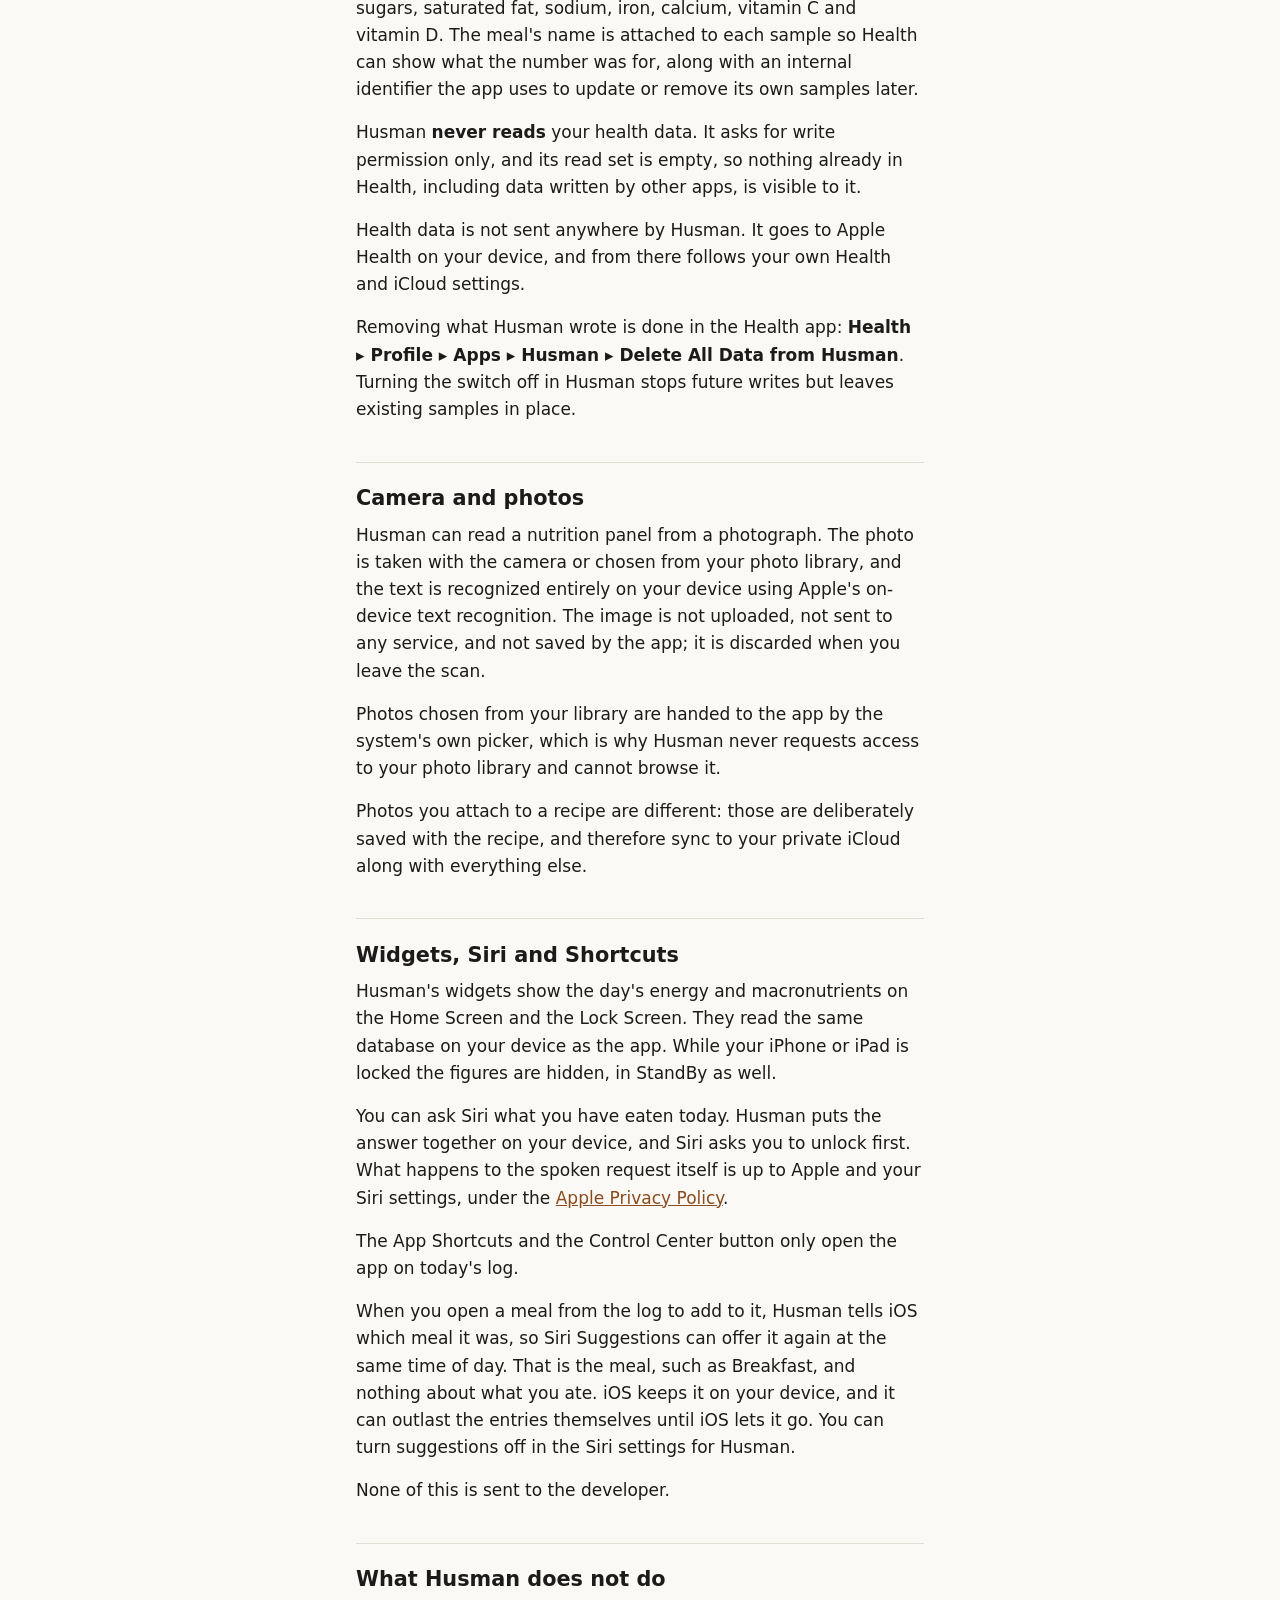
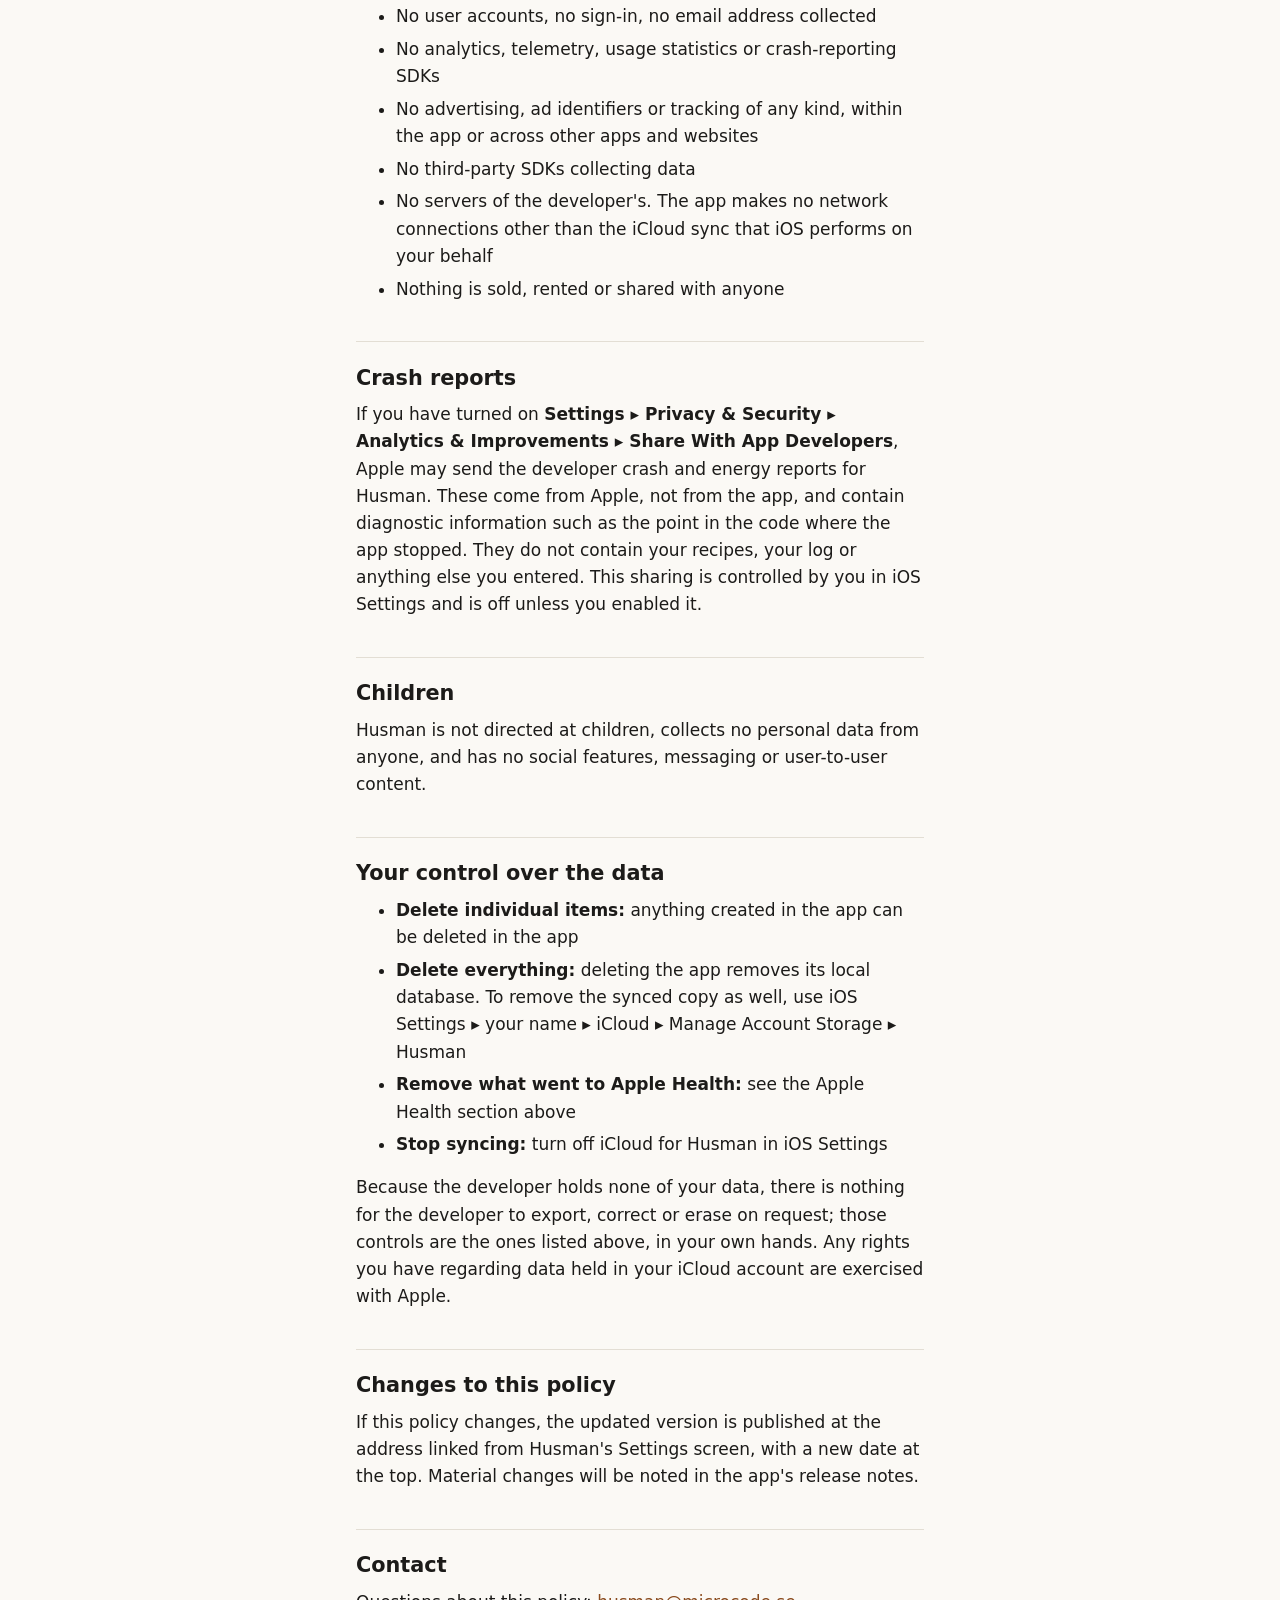
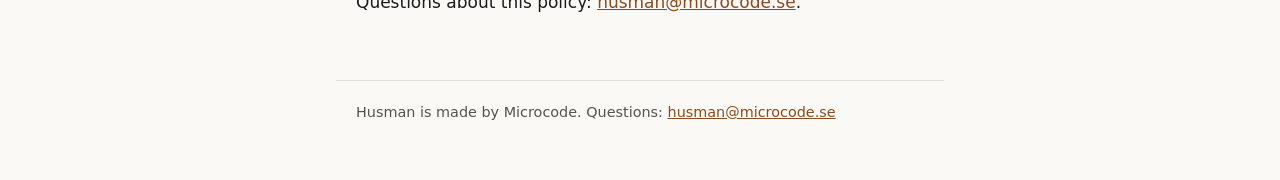
==== commit 3e864bad: "Publish site from microcode/husman@cd975ed736733d8589047f3f51c59422486daf9b" ====
--- a/privacy/index.html
+++ b/privacy/index.html
@@ -42,12 +42,12 @@
 <p>Turning off iCloud Drive, or iCloud for Husman in iOS Settings, leaves the app working with a local database only.</p>
 <h2 id="apple-health">Apple Health</h2>
 <p>Apple Health export is off until you turn it on, and you turn it on separately on each device.</p>
-<p>When it is on, Husman <strong>writes</strong> the meals you log to Apple Health as dietary samples: energy, protein, carbohydrates, fat, fibre, sugars, saturated fat, sodium, iron, calcium, vitamin C and vitamin D. The meal's name is attached to each sample so Health can show what the number was for, along with an internal identifier the app uses to update or remove its own samples later.</p>
+<p>When it is on, Husman <strong>writes</strong> the meals you log to Apple Health as dietary samples: energy, protein, carbohydrates, fat, fiber, sugars, saturated fat, sodium, iron, calcium, vitamin C and vitamin D. The meal's name is attached to each sample so Health can show what the number was for, along with an internal identifier the app uses to update or remove its own samples later.</p>
 <p>Husman <strong>never reads</strong> your health data. It asks for write permission only, and its read set is empty, so nothing already in Health, including data written by other apps, is visible to it.</p>
 <p>Health data is not sent anywhere by Husman. It goes to Apple Health on your device, and from there follows your own Health and iCloud settings.</p>
 <p>Removing what Husman wrote is done in the Health app: <strong>Health ▸ Profile ▸ Apps ▸ Husman ▸ Delete All Data from Husman</strong>. Turning the switch off in Husman stops future writes but leaves existing samples in place.</p>
 <h2 id="camera-and-photos">Camera and photos</h2>
-<p>Husman can read a nutrition panel from a photograph. The photo is taken with the camera or chosen from your photo library, and the text is recognised entirely on your device using Apple's on-device text recognition. The image is not uploaded, not sent to any service, and not saved by the app; it is discarded when you leave the scan.</p>
+<p>Husman can read a nutrition panel from a photograph. The photo is taken with the camera or chosen from your photo library, and the text is recognized entirely on your device using Apple's on-device text recognition. The image is not uploaded, not sent to any service, and not saved by the app; it is discarded when you leave the scan.</p>
 <p>Photos chosen from your library are handed to the app by the system's own picker, which is why Husman never requests access to your photo library and cannot browse it.</p>
 <p>Photos you attach to a recipe are different: those are deliberately saved with the recipe, and therefore sync to your private iCloud along with everything else.</p>
 <h2 id="widgets-siri-and-shortcuts">Widgets, Siri and Shortcuts</h2>
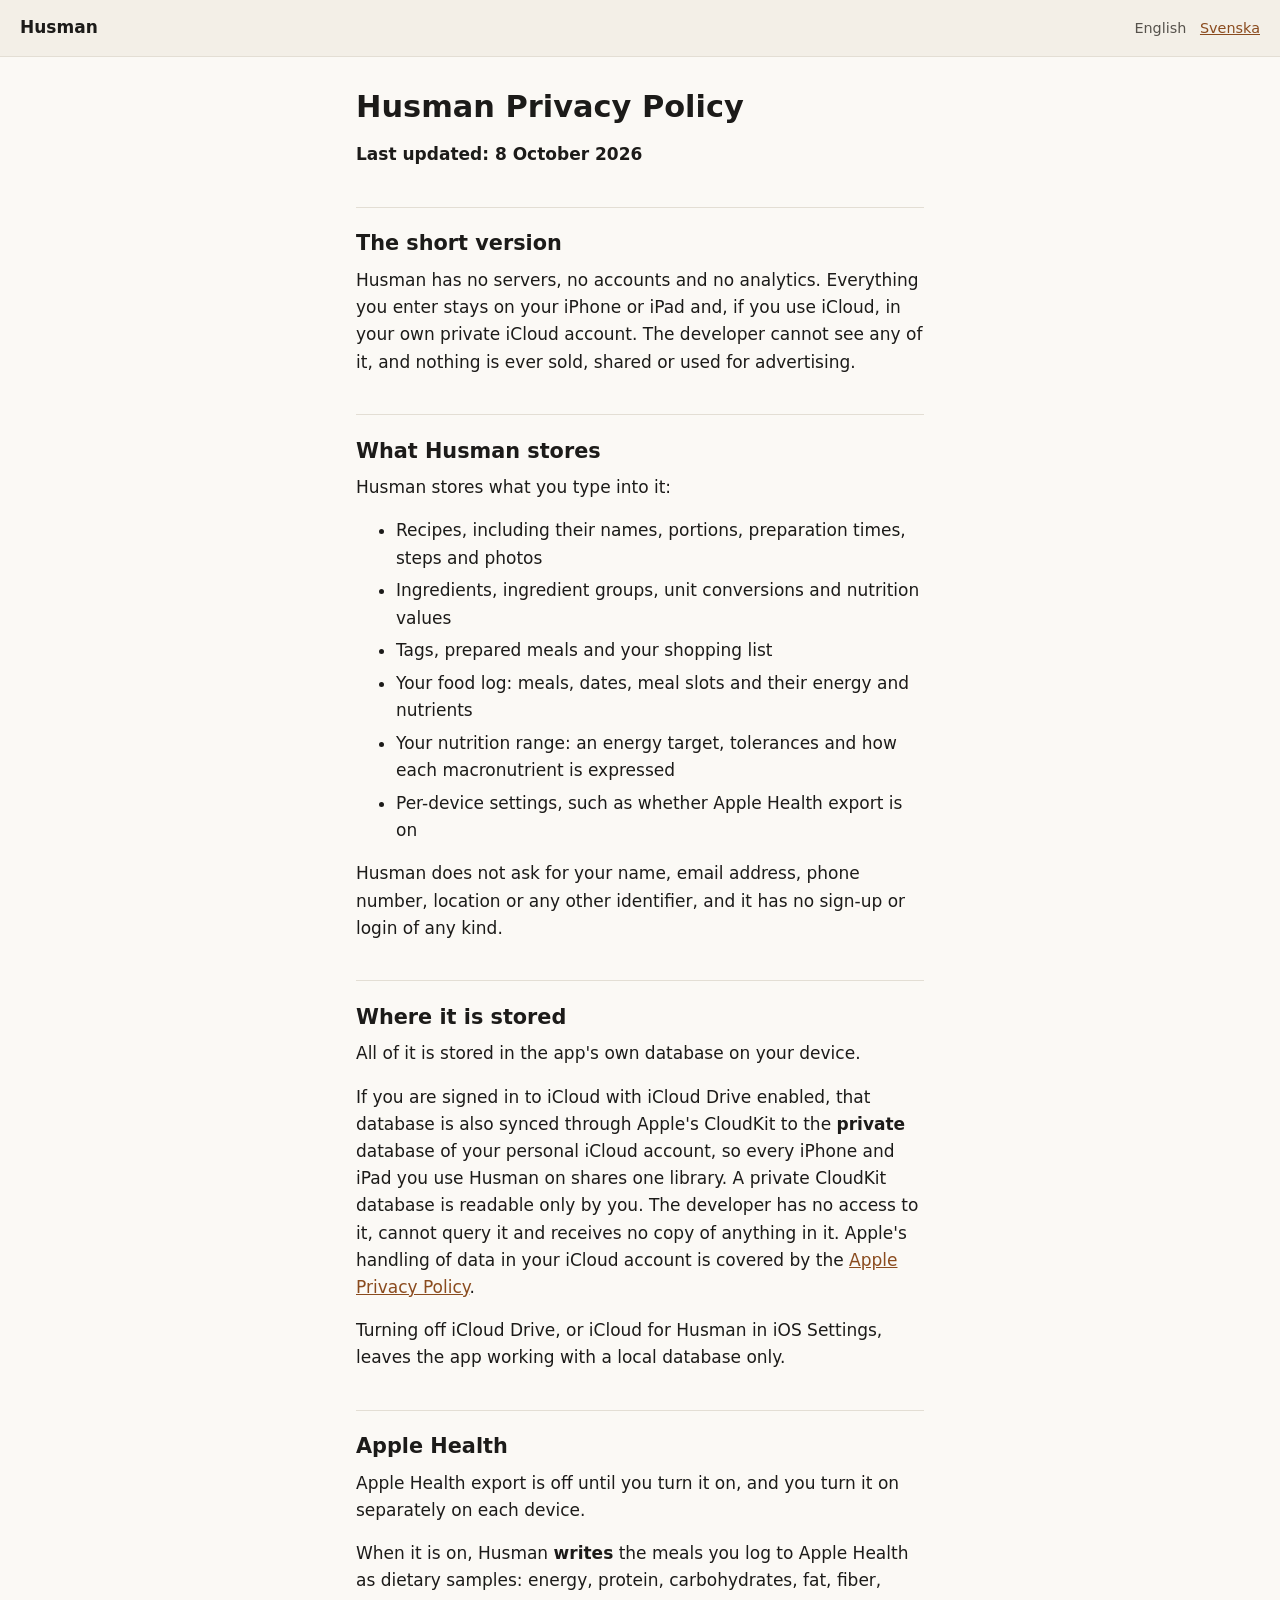
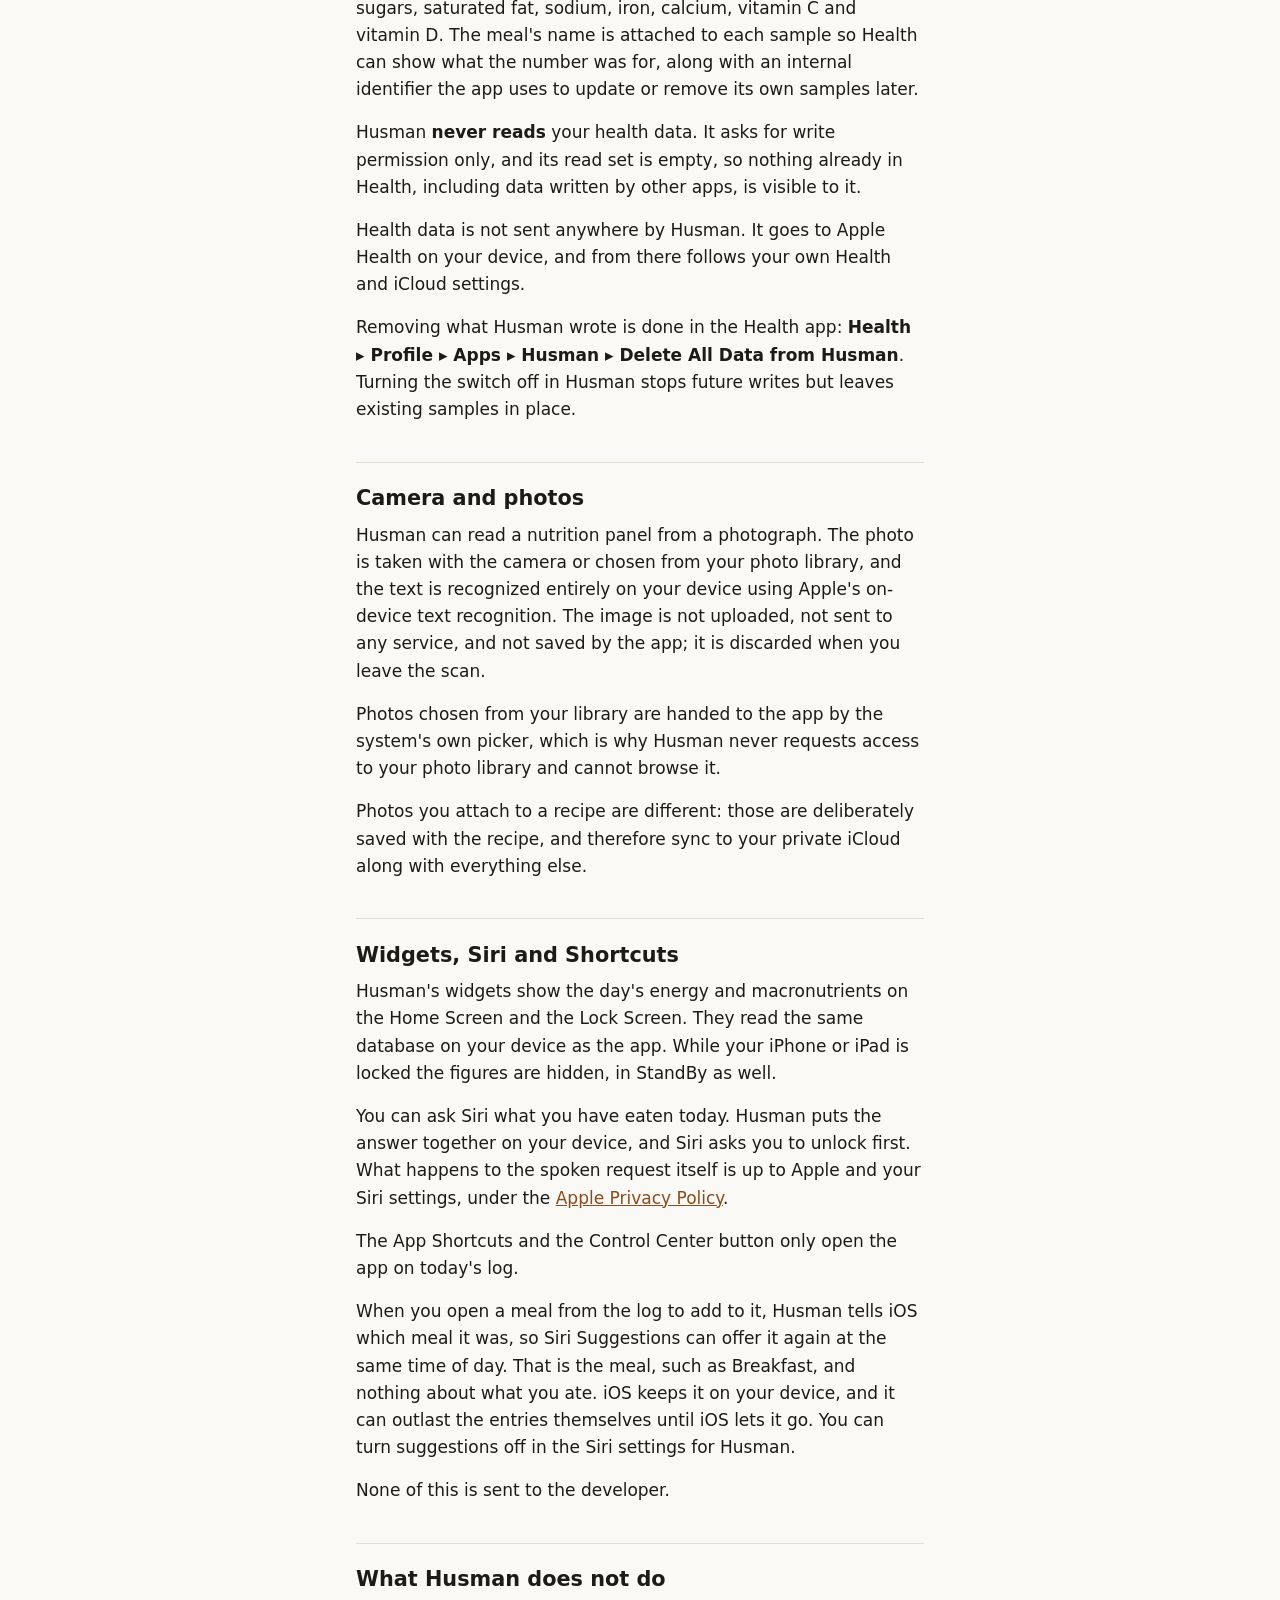
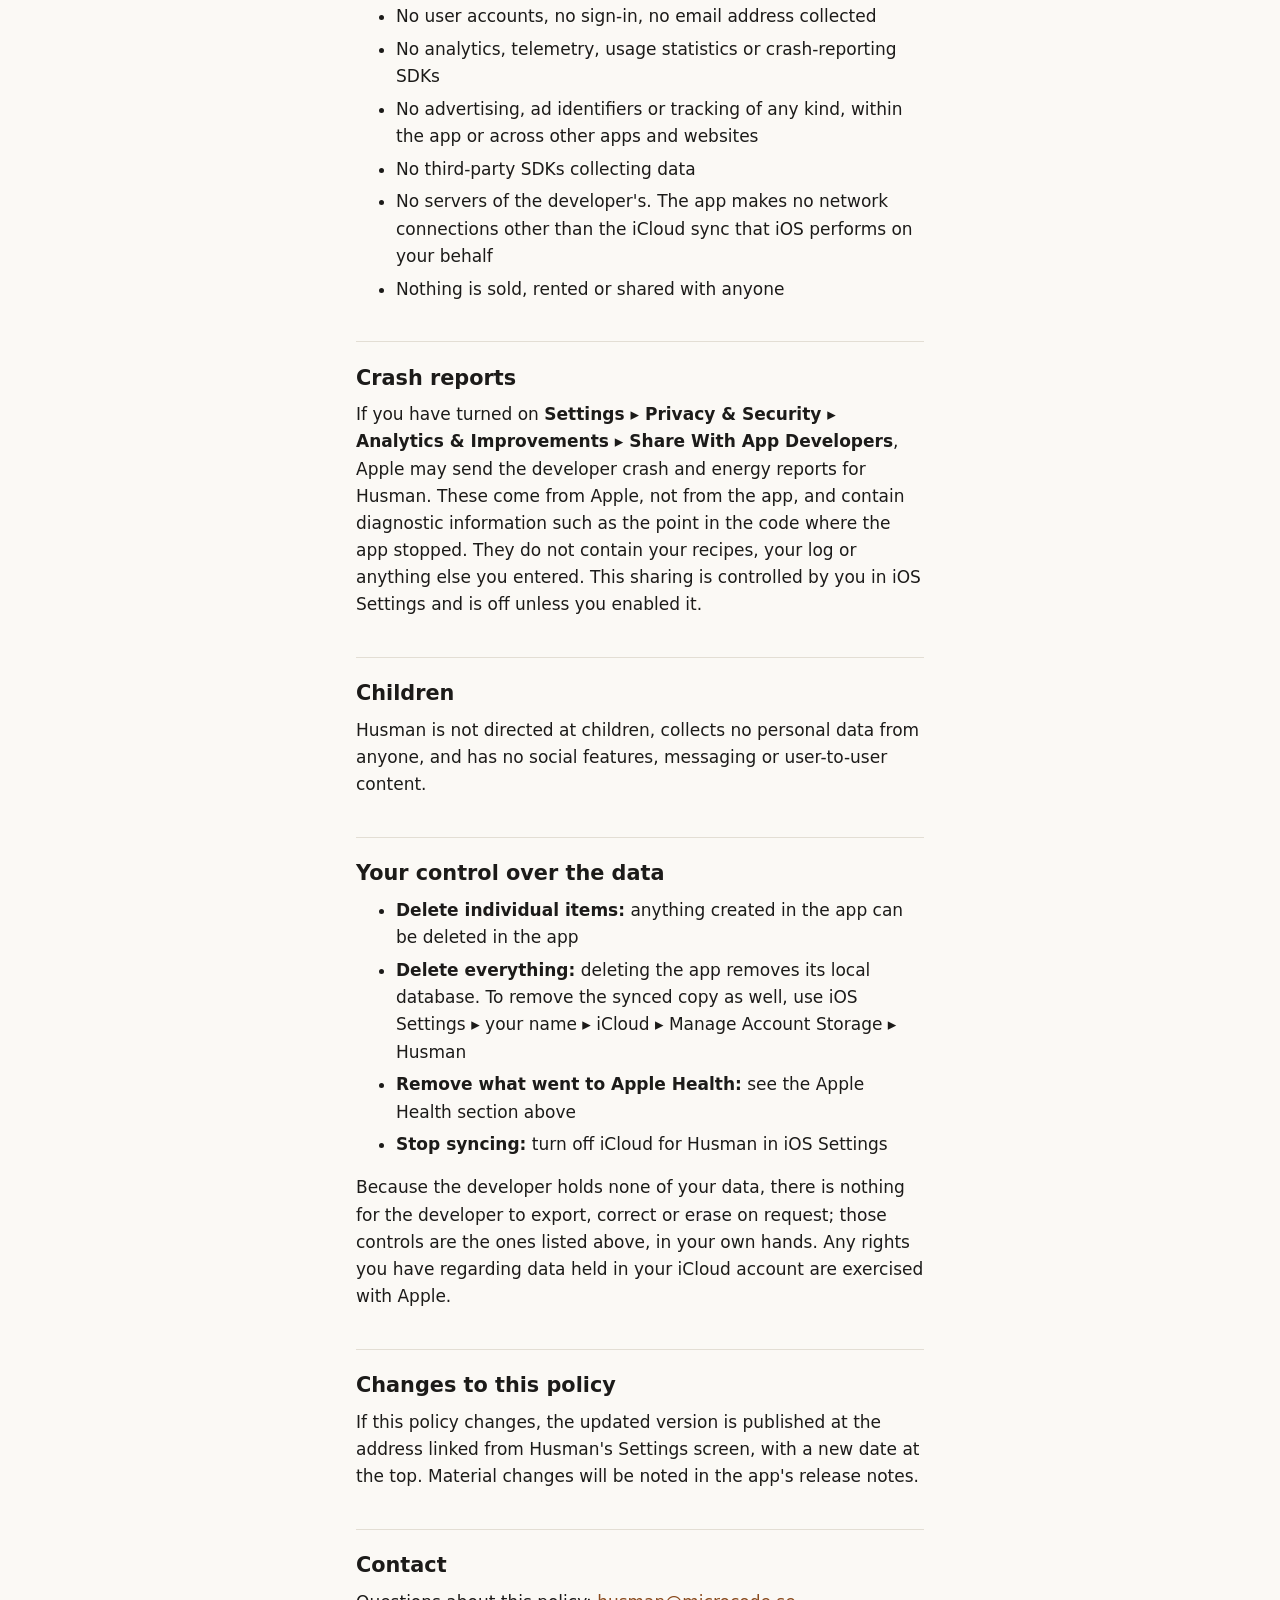
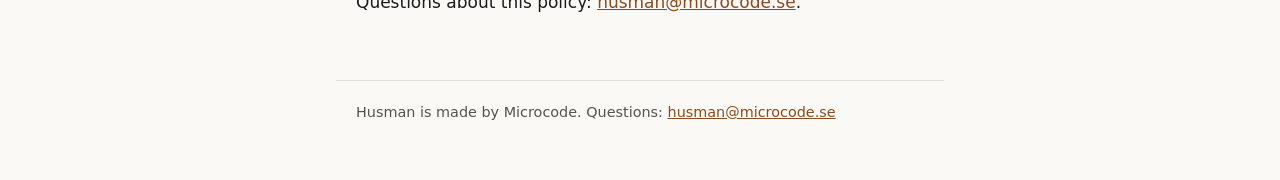
==== commit 9ba71335: "Publish site from microcode/husman@f8e27ad4439f1a05eae392a30798905d088e4987" ====
--- a/privacy/index.html
+++ b/privacy/index.html
@@ -15,8 +15,8 @@
   <body>
     <header class="bar">
       <a class="home" href="/">Husman</a>
-      <nav class="languages">
-        <span class="current" lang="en">English</span>
+      <nav class="languages" aria-label="Language">
+        <span class="current" lang="en" aria-current="true">English</span>
         <a href="/sv/privacy/" lang="sv" hreflang="sv">Svenska</a>
       </nav>
     </header>
@@ -45,7 +45,7 @@
 <p>When it is on, Husman <strong>writes</strong> the meals you log to Apple Health as dietary samples: energy, protein, carbohydrates, fat, fiber, sugars, saturated fat, sodium, iron, calcium, vitamin C and vitamin D. The meal's name is attached to each sample so Health can show what the number was for, along with an internal identifier the app uses to update or remove its own samples later.</p>
 <p>Husman <strong>never reads</strong> your health data. It asks for write permission only, and its read set is empty, so nothing already in Health, including data written by other apps, is visible to it.</p>
 <p>Health data is not sent anywhere by Husman. It goes to Apple Health on your device, and from there follows your own Health and iCloud settings.</p>
-<p>Removing what Husman wrote is done in the Health app: <strong>Health ▸ Profile ▸ Apps ▸ Husman ▸ Delete All Data from Husman</strong>. Turning the switch off in Husman stops future writes but leaves existing samples in place.</p>
+<p>Removing what Husman wrote is done in the Health app: <strong>Health <span aria-hidden="true">▸</span><span class="visually-hidden">,</span> Profile <span aria-hidden="true">▸</span><span class="visually-hidden">,</span> Apps <span aria-hidden="true">▸</span><span class="visually-hidden">,</span> Husman <span aria-hidden="true">▸</span><span class="visually-hidden">,</span> Delete All Data from Husman</strong>. Turning the switch off in Husman stops future writes but leaves existing samples in place.</p>
 <h2 id="camera-and-photos">Camera and photos</h2>
 <p>Husman can read a nutrition panel from a photograph. The photo is taken with the camera or chosen from your photo library, and the text is recognized entirely on your device using Apple's on-device text recognition. The image is not uploaded, not sent to any service, and not saved by the app; it is discarded when you leave the scan.</p>
 <p>Photos chosen from your library are handed to the app by the system's own picker, which is why Husman never requests access to your photo library and cannot browse it.</p>
@@ -66,13 +66,13 @@
 <li>Nothing is sold, rented or shared with anyone</li>
 </ul>
 <h2 id="crash-reports">Crash reports</h2>
-<p>If you have turned on <strong>Settings ▸ Privacy &amp; Security ▸ Analytics &amp; Improvements ▸ Share With App Developers</strong>, Apple may send the developer crash and energy reports for Husman. These come from Apple, not from the app, and contain diagnostic information such as the point in the code where the app stopped. They do not contain your recipes, your log or anything else you entered. This sharing is controlled by you in iOS Settings and is off unless you enabled it.</p>
+<p>If you have turned on <strong>Settings <span aria-hidden="true">▸</span><span class="visually-hidden">,</span> Privacy &amp; Security <span aria-hidden="true">▸</span><span class="visually-hidden">,</span> Analytics &amp; Improvements <span aria-hidden="true">▸</span><span class="visually-hidden">,</span> Share With App Developers</strong>, Apple may send the developer crash and energy reports for Husman. These come from Apple, not from the app, and contain diagnostic information such as the point in the code where the app stopped. They do not contain your recipes, your log or anything else you entered. This sharing is controlled by you in iOS Settings and is off unless you enabled it.</p>
 <h2 id="children">Children</h2>
 <p>Husman is not directed at children, collects no personal data from anyone, and has no social features, messaging or user-to-user content.</p>
 <h2 id="your-control-over-the-data">Your control over the data</h2>
 <ul>
 <li><strong>Delete individual items:</strong> anything created in the app can be deleted in the app</li>
-<li><strong>Delete everything:</strong> deleting the app removes its local database. To remove the synced copy as well, use iOS Settings ▸ your name ▸ iCloud ▸ Manage Account Storage ▸ Husman</li>
+<li><strong>Delete everything:</strong> deleting the app removes its local database. To remove the synced copy as well, use iOS Settings <span aria-hidden="true">▸</span><span class="visually-hidden">,</span> your name <span aria-hidden="true">▸</span><span class="visually-hidden">,</span> iCloud <span aria-hidden="true">▸</span><span class="visually-hidden">,</span> Manage Account Storage <span aria-hidden="true">▸</span><span class="visually-hidden">,</span> Husman</li>
 <li><strong>Remove what went to Apple Health:</strong> see the Apple Health section above</li>
 <li><strong>Stop syncing:</strong> turn off iCloud for Husman in iOS Settings</li>
 </ul>
--- a/assets/style.css
+++ b/assets/style.css
@@ -33,7 +33,37 @@
   margin: 0;
   background: var(--paper);
   color: var(--ink);
-  font: 17px/1.6 -apple-system, BlinkMacSystemFont, "Segoe UI", system-ui, sans-serif;
+  /* A share of the reader's own default size rather than a pixel count, so
+     a larger default in the browser makes the page larger. 106.25% is 17 px
+     at the usual 16 px default. */
+  font: 106.25%/1.6 -apple-system, BlinkMacSystemFont, "Segoe UI", system-ui, sans-serif;
+  /* At the largest text sizes a single word can be wider than a phone.
+     It breaks rather than running off the edge. */
+  overflow-wrap: break-word;
+}
+
+/* Headings are where that happens first, at twice the body size. They
+   hyphenate, in the page's own language, so a broken word still reads as
+   one. Body text is left alone: hyphenating it would change how every page
+   reads at the default size. */
+h1,
+h2,
+h3 {
+  hyphens: auto;
+}
+
+/* On iPhone and iPad the base size comes from the reader's Dynamic Type
+   setting, the same one the app follows. Only iOS supports this test; on the
+   Mac the system body size is smaller than the page wants, so the keyword is
+   kept away from it. Every other size here is in rem and follows. */
+@supports (-webkit-touch-callout: none) {
+  html {
+    font: -apple-system-body;
+  }
+
+  body {
+    font-size: 100%;
+  }
 }
 
 .bar {
@@ -55,6 +85,7 @@
 
 .languages {
   display: flex;
+  flex-wrap: wrap;
   gap: 0.85rem;
   font-size: 0.9rem;
 }
@@ -113,6 +144,19 @@
   font-weight: 600;
 }
 
+/* Read by a screen reader, not shown. */
+.visually-hidden {
+  position: absolute;
+  width: 1px;
+  height: 1px;
+  margin: -1px;
+  padding: 0;
+  overflow: hidden;
+  clip-path: inset(50%);
+  white-space: nowrap;
+  border: 0;
+}
+
 footer {
   max-width: 38rem;
   margin: 0 auto;
@@ -124,7 +168,7 @@
 
 @media (max-width: 26rem) {
   body {
-    font-size: 16px;
+    font-size: 100%;
   }
 
   main {
